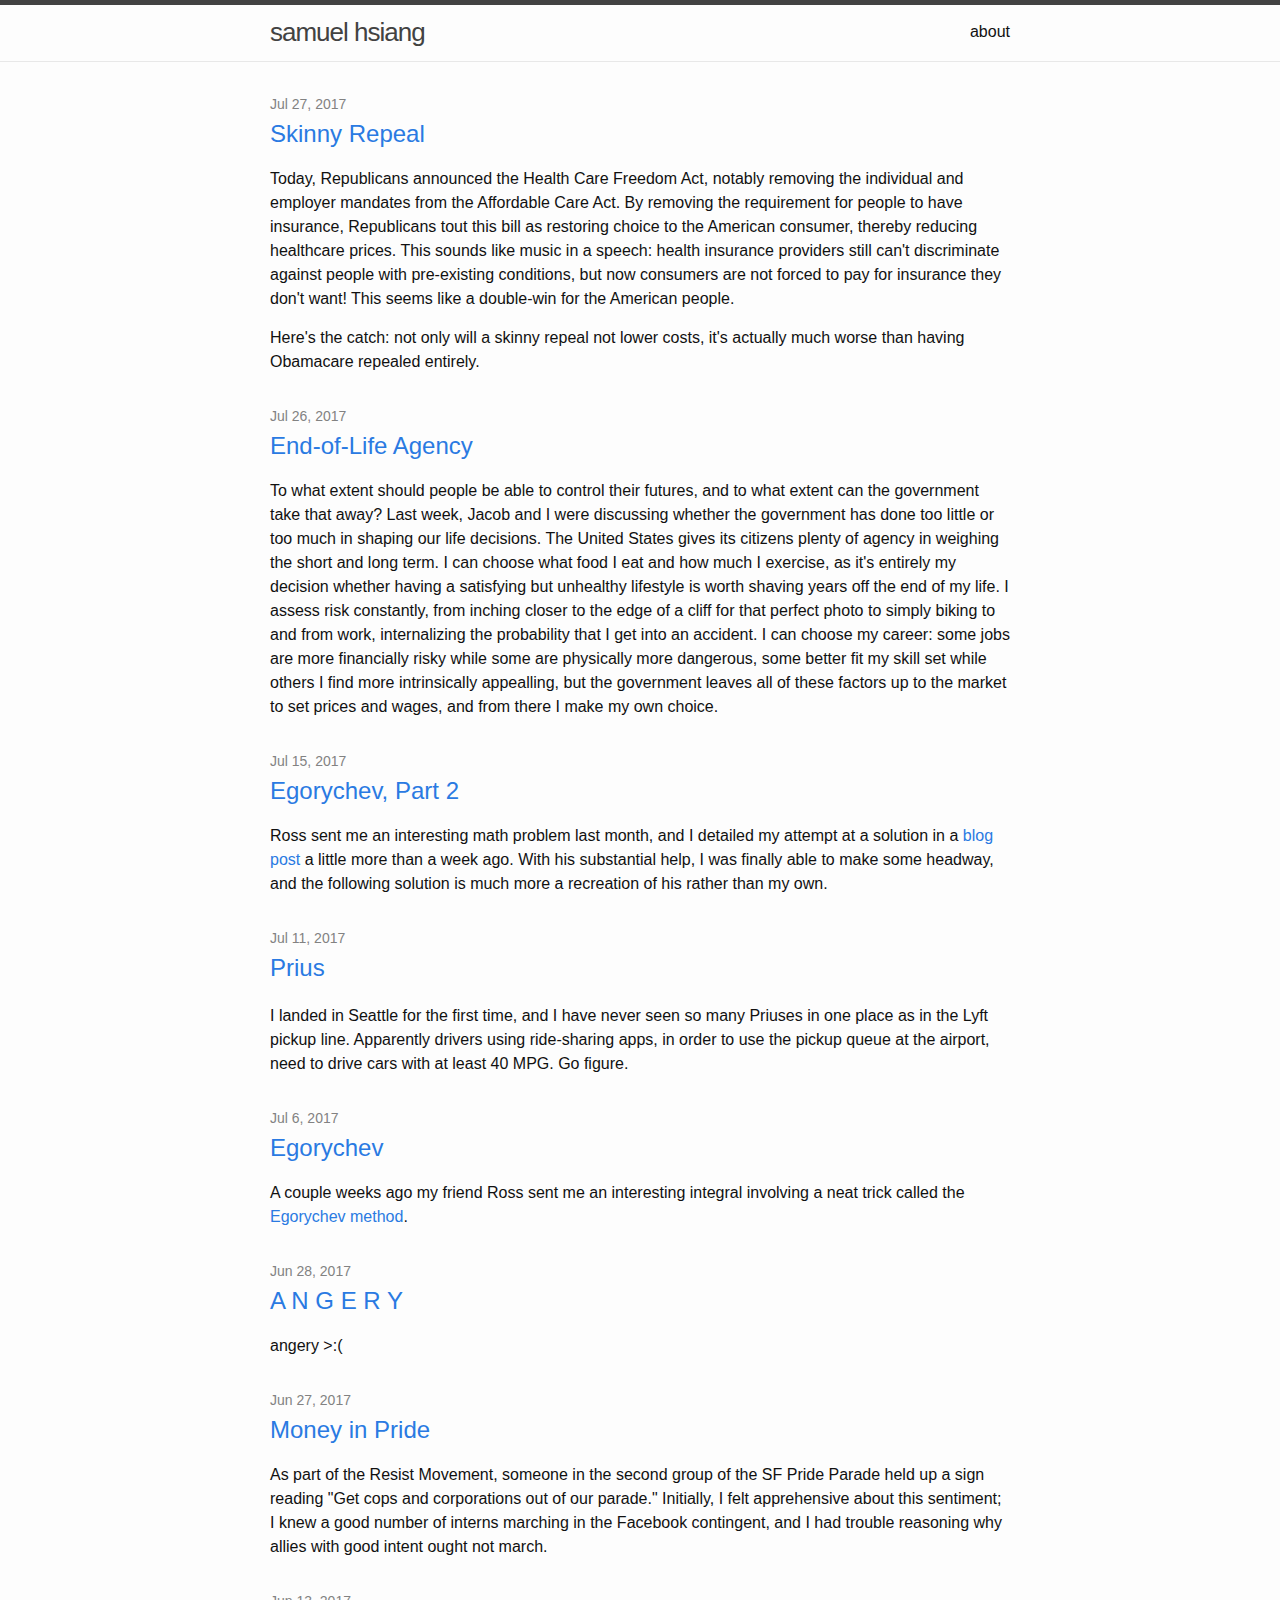
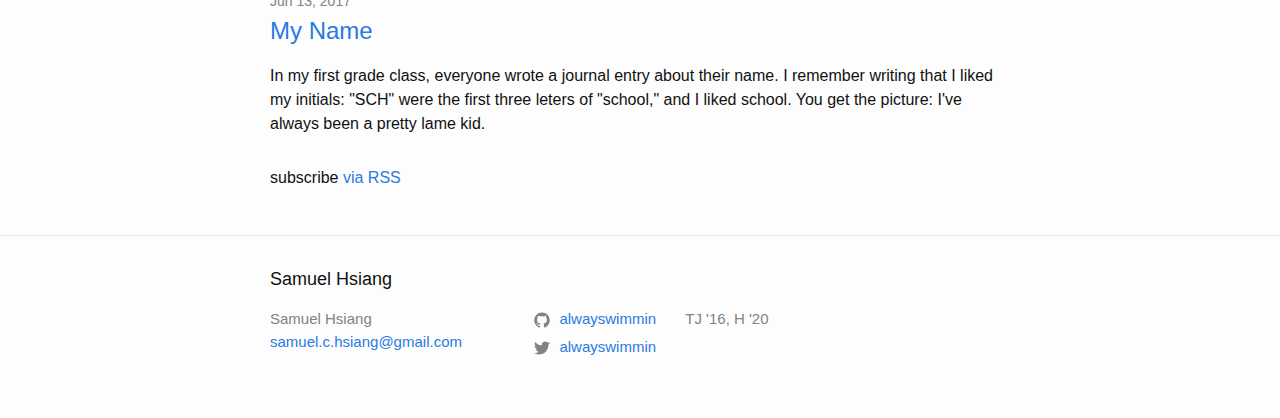
==== index.html @ 268e2ede "first commit" ====
<!DOCTYPE html>
<html lang="en">

  <head>
  <meta charset="utf-8">
  <meta http-equiv="X-UA-Compatible" content="IE=edge">
  <meta name="viewport" content="width=device-width, initial-scale=1">

  <title>Samuel Hsiang</title>
  <meta name="description" content="TJ &#39;16, H &#39;20">

  <link rel="stylesheet" href="/assets/main.css">
  <link rel="canonical" href="http://localhost:4000/">
  <link rel="alternate" type="application/rss+xml" title="Samuel Hsiang" href="/feed.xml">

  <script type="text/javascript"
    src="http://cdn.mathjax.org/mathjax/latest/MathJax.js?config=TeX-AMS-MML_HTMLorMML">
</script>
  
  
</head>


  <body>

    <header class="site-header" role="banner">

  <div class="wrapper">
    
    
    <a class="site-title" href="/">samuel hsiang</a>
  
    
      <nav class="site-nav">
        <input type="checkbox" id="nav-trigger" class="nav-trigger" />
        <label for="nav-trigger">
          <span class="menu-icon">
            <svg viewBox="0 0 18 15" width="18px" height="15px">
              <path fill="#424242" d="M18,1.484c0,0.82-0.665,1.484-1.484,1.484H1.484C0.665,2.969,0,2.304,0,1.484l0,0C0,0.665,0.665,0,1.484,0 h15.031C17.335,0,18,0.665,18,1.484L18,1.484z"/>
              <path fill="#424242" d="M18,7.516C18,8.335,17.335,9,16.516,9H1.484C0.665,9,0,8.335,0,7.516l0,0c0-0.82,0.665-1.484,1.484-1.484 h15.031C17.335,6.031,18,6.696,18,7.516L18,7.516z"/>
              <path fill="#424242" d="M18,13.516C18,14.335,17.335,15,16.516,15H1.484C0.665,15,0,14.335,0,13.516l0,0 c0-0.82,0.665-1.484,1.484-1.484h15.031C17.335,12.031,18,12.696,18,13.516L18,13.516z"/>
            </svg>
          </span>
        </label>

        <div class="trigger">
          
            
            
            <a class="page-link" href="/about/">about</a>
            
          
            
            
          
            
            
          
            
            
          
        </div>
      </nav>
    
  </div>
</header>


    <main class="page-content" aria-label="Content">
      <div class="wrapper">
        <div class="home">

  


  <ul class="post-list">
    
      <li>
        
        <span class="post-meta">Jul 27, 2017</span>

        <h2>
          <a class="post-link" href="/jekyll/posts/2017/07/27/skinny-repeal/">Skinny Repeal</a>
        </h2>
        <p>Today, Republicans announced the Health Care Freedom Act, notably removing the
individual and employer mandates from the Affordable Care Act. By removing the
requirement for people to have insurance, Republicans tout this bill as
restoring choice to the American consumer, thereby reducing healthcare prices.
This sounds like music in a speech: health insurance providers still can't
discriminate against people with pre-existing conditions, but now consumers are
not forced to pay for insurance they don't want! This seems like a double-win
for the American people.</p>

<p>Here's the catch: not only will a skinny repeal not lower costs, it's actually
much worse than having Obamacare repealed entirely.</p>


      </li>
    
      <li>
        
        <span class="post-meta">Jul 26, 2017</span>

        <h2>
          <a class="post-link" href="/jekyll/posts/2017/07/26/eol-agency/">End-of-Life Agency</a>
        </h2>
        <p>To what extent should people be able to control their futures, and to what
extent can the government take that away? Last week, Jacob and I were
discussing whether the government has done too little or too much in shaping
our life decisions. The United States gives its citizens plenty of agency in
weighing the short and long term. I can choose what food I eat and how much I
exercise, as it's entirely my decision whether having a satisfying but
unhealthy lifestyle is worth shaving years off the end of my life. I assess
risk constantly, from inching closer to the edge of a cliff for that perfect
photo to simply biking to and from work, internalizing the probability that I
get into an accident. I can choose my career: some jobs are more financially
risky while some are physically more dangerous, some better fit my skill set
while others I find more intrinsically appealling, but the government leaves
all of these factors up to the market to set prices and wages, and from there I
make my own choice.</p>


      </li>
    
      <li>
        
        <span class="post-meta">Jul 15, 2017</span>

        <h2>
          <a class="post-link" href="/jekyll/posts/2017/07/15/egorychev-2/">Egorychev, Part 2</a>
        </h2>
        <p>Ross sent me an interesting math problem last month, and I detailed my attempt
at a solution in a <a href="/jekyll/posts/2017/07/06/egorychev/">blog post</a> a little
more than a week ago. With his substantial help, I was finally able to make
some headway, and the following solution is much more a recreation of his
rather than my own.</p>


      </li>
    
      <li>
        
        <span class="post-meta">Jul 11, 2017</span>

        <h2>
          <a class="post-link" href="/jekyll/posts/2017/07/11/prius/">Prius</a>
        </h2>
        <p>I landed in Seattle for the first time, and I have never seen so many
Priuses<sup id="fnref:1"></sup> in one place as in the Lyft pickup line. Apparently drivers using
ride-sharing apps, in order to use the pickup queue at the airport, need to
drive cars with at least 40 MPG. Go figure.</p>



      </li>
    
      <li>
        
        <span class="post-meta">Jul 6, 2017</span>

        <h2>
          <a class="post-link" href="/jekyll/posts/2017/07/06/egorychev/">Egorychev</a>
        </h2>
        <p>A couple weeks ago my friend Ross sent me an interesting integral involving a
neat trick called the <a href="https://en.wikipedia.org/wiki/Egorychev_method">Egorychev method</a>.</p>


      </li>
    
      <li>
        
        <span class="post-meta">Jun 28, 2017</span>

        <h2>
          <a class="post-link" href="/jekyll/posts/2017/06/28/angery/">A N G E R Y</a>
        </h2>
        <p>angery &gt;:(</p>


      </li>
    
      <li>
        
        <span class="post-meta">Jun 27, 2017</span>

        <h2>
          <a class="post-link" href="/jekyll/posts/2017/06/27/pride/">Money in Pride</a>
        </h2>
        <p>As part of the Resist Movement, someone in the second group of the SF Pride
Parade held up a sign reading "Get cops and corporations out of our parade."
Initially, I felt apprehensive about this sentiment; I knew a good number of
interns marching in the Facebook contingent, and I had trouble reasoning why
allies with good intent ought not march.</p>


      </li>
    
      <li>
        
        <span class="post-meta">Jun 13, 2017</span>

        <h2>
          <a class="post-link" href="/jekyll/posts/2017/06/13/name/">My Name</a>
        </h2>
        <p>In my first grade class, everyone wrote a journal entry about their name. I
remember writing that I liked my initials: "SCH" were the first three leters of
"school," and I liked school. You get the picture: I've always been a pretty
lame kid.</p>


      </li>
    
  </ul>

  <p class="rss-subscribe">subscribe <a href="/feed.xml">via RSS</a></p>

</div>

      </div>
    </main>

    <footer class="site-footer">

  <div class="wrapper">

    <h2 class="footer-heading">Samuel Hsiang</h2>

    <div class="footer-col-wrapper">
      <div class="footer-col footer-col-1">
        <ul class="contact-list">
          <li>
            
              Samuel Hsiang
            
            </li>
            
            <li><a href="mailto:samuel.c.hsiang@gmail.com">samuel.c.hsiang@gmail.com</a></li>
            
        </ul>
      </div>

      <div class="footer-col footer-col-2">
        <ul class="social-media-list">
          
          <li>
            <a href="https://github.com/alwayswimmin"><span class="icon icon--github"><svg viewBox="0 0 16 16" width="16px" height="16px"><path fill="#828282" d="M7.999,0.431c-4.285,0-7.76,3.474-7.76,7.761 c0,3.428,2.223,6.337,5.307,7.363c0.388,0.071,0.53-0.168,0.53-0.374c0-0.184-0.007-0.672-0.01-1.32 c-2.159,0.469-2.614-1.04-2.614-1.04c-0.353-0.896-0.862-1.135-0.862-1.135c-0.705-0.481,0.053-0.472,0.053-0.472 c0.779,0.055,1.189,0.8,1.189,0.8c0.692,1.186,1.816,0.843,2.258,0.645c0.071-0.502,0.271-0.843,0.493-1.037 C4.86,11.425,3.049,10.76,3.049,7.786c0-0.847,0.302-1.54,0.799-2.082C3.768,5.507,3.501,4.718,3.924,3.65 c0,0,0.652-0.209,2.134,0.796C6.677,4.273,7.34,4.187,8,4.184c0.659,0.003,1.323,0.089,1.943,0.261 c1.482-1.004,2.132-0.796,2.132-0.796c0.423,1.068,0.157,1.857,0.077,2.054c0.497,0.542,0.798,1.235,0.798,2.082 c0,2.981-1.814,3.637-3.543,3.829c0.279,0.24,0.527,0.713,0.527,1.437c0,1.037-0.01,1.874-0.01,2.129 c0,0.208,0.14,0.449,0.534,0.373c3.081-1.028,5.302-3.935,5.302-7.362C15.76,3.906,12.285,0.431,7.999,0.431z"/></svg>
</span><span class="username">alwayswimmin</span></a>

          </li>
          

          
          <li>
            <a href="https://twitter.com/alwayswimmin"><span class="icon icon--twitter"><svg viewBox="0 0 16 16" width="16px" height="16px"><path fill="#828282" d="M15.969,3.058c-0.586,0.26-1.217,0.436-1.878,0.515c0.675-0.405,1.194-1.045,1.438-1.809c-0.632,0.375-1.332,0.647-2.076,0.793c-0.596-0.636-1.446-1.033-2.387-1.033c-1.806,0-3.27,1.464-3.27,3.27 c0,0.256,0.029,0.506,0.085,0.745C5.163,5.404,2.753,4.102,1.14,2.124C0.859,2.607,0.698,3.168,0.698,3.767 c0,1.134,0.577,2.135,1.455,2.722C1.616,6.472,1.112,6.325,0.671,6.08c0,0.014,0,0.027,0,0.041c0,1.584,1.127,2.906,2.623,3.206 C3.02,9.402,2.731,9.442,2.433,9.442c-0.211,0-0.416-0.021-0.615-0.059c0.416,1.299,1.624,2.245,3.055,2.271 c-1.119,0.877-2.529,1.4-4.061,1.4c-0.264,0-0.524-0.015-0.78-0.046c1.447,0.928,3.166,1.469,5.013,1.469 c6.015,0,9.304-4.983,9.304-9.304c0-0.142-0.003-0.283-0.009-0.423C14.976,4.29,15.531,3.714,15.969,3.058z"/></svg>
</span><span class="username">alwayswimmin</span></a>

          </li>
          
        </ul>
      </div>

      <div class="footer-col footer-col-3">
        <p>TJ &#39;16, H &#39;20
</p>
      </div>
    </div>

  </div>

</footer>


  </body>

</html>
---- assets/main.css ----
/**
 * Reset some basic elements
 */
body, h1, h2, h3, h4, h5, h6,
p, blockquote, pre, hr,
dl, dd, ol, ul, figure {
  margin: 0;
  padding: 0; }

/**
 * Basic styling
 */
body {
  font: 400 16px/1.5 "Helvetica Neue", Helvetica, Arial, sans-serif;
  color: #111;
  background-color: #fdfdfd;
  -webkit-text-size-adjust: 100%;
  -webkit-font-feature-settings: "kern" 1;
  -moz-font-feature-settings: "kern" 1;
  -o-font-feature-settings: "kern" 1;
  font-feature-settings: "kern" 1;
  font-kerning: normal; }

/**
 * Set `margin-bottom` to maintain vertical rhythm
 */
h1, h2, h3, h4, h5, h6,
p, blockquote, pre,
ul, ol, dl, figure,
.highlight {
  margin-bottom: 15px; }

/**
 * Images
 */
img {
  max-width: 100%;
  vertical-align: middle; }

/**
 * Figures
 */
figure > img {
  display: block; }

figcaption {
  font-size: 14px; }

/**
 * Lists
 */
ul, ol {
  margin-left: 30px; }

li > ul,
li > ol {
  margin-bottom: 0; }

/**
 * Headings
 */
h1, h2, h3, h4, h5, h6 {
  font-weight: 400; }

/**
 * Links
 */
a {
  color: #2a7ae2;
  text-decoration: none; }
  a:visited {
    color: #1756a9; }
  a:hover {
    color: #111;
    text-decoration: underline; }
  .social-media-list a:hover {
    text-decoration: none; }
    .social-media-list a:hover .username {
      text-decoration: underline; }

/**
 * Blockquotes
 */
blockquote {
  color: #828282;
  border-left: 4px solid #e8e8e8;
  padding-left: 15px;
  font-size: 18px;
  letter-spacing: -1px;
  font-style: italic; }
  blockquote > :last-child {
    margin-bottom: 0; }

/**
 * Code formatting
 */
pre,
code {
  font-size: 15px;
  border: 1px solid #e8e8e8;
  border-radius: 3px;
  background-color: #eef; }

code {
  padding: 1px 5px; }

pre {
  padding: 8px 12px;
  overflow-x: auto; }
  pre > code {
    border: 0;
    padding-right: 0;
    padding-left: 0; }

/**
 * Wrapper
 */
.wrapper {
  max-width: -webkit-calc(800px - (30px * 2));
  max-width: calc(800px - (30px * 2));
  margin-right: auto;
  margin-left: auto;
  padding-right: 30px;
  padding-left: 30px; }
  @media screen and (max-width: 800px) {
    .wrapper {
      max-width: -webkit-calc(800px - (30px));
      max-width: calc(800px - (30px));
      padding-right: 15px;
      padding-left: 15px; } }

/**
 * Clearfix
 */
.wrapper:after, .footer-col-wrapper:after {
  content: "";
  display: table;
  clear: both; }

/**
 * Icons
 */
.icon > svg {
  display: inline-block;
  vertical-align: middle; }
  .icon > svg path {
    fill: #828282; }

.social-media-list .icon {
  padding-right: 5px; }
.social-media-list li + li {
  padding-top: 5px; }

/**
 * Site header
 */
.site-header {
  border-top: 5px solid #424242;
  border-bottom: 1px solid #e8e8e8;
  min-height: 55.95px;
  position: relative; }

.site-title {
  font-size: 26px;
  font-weight: 300;
  line-height: 54px;
  letter-spacing: -1px;
  margin-bottom: 0;
  float: left; }
  .site-title, .site-title:visited {
    color: #424242; }

.site-nav {
  float: right;
  line-height: 54px; }
  .site-nav .nav-trigger {
    display: none; }
  .site-nav .menu-icon {
    display: none; }
  .site-nav .page-link {
    color: #111;
    line-height: 1.5; }
    .site-nav .page-link:not(:last-child) {
      margin-right: 20px; }
  @media screen and (max-width: 600px) {
    .site-nav {
      position: absolute;
      top: 9px;
      right: 15px;
      background-color: #fdfdfd;
      border: 1px solid #e8e8e8;
      border-radius: 5px;
      text-align: right; }
      .site-nav label[for="nav-trigger"] {
        display: block;
        float: right;
        width: 36px;
        height: 36px;
        z-index: 2;
        cursor: pointer; }
      .site-nav .menu-icon {
        display: block;
        float: right;
        width: 36px;
        height: 26px;
        line-height: 0;
        padding-top: 10px;
        text-align: center; }
        .site-nav .menu-icon > svg path {
          fill: #424242; }
      .site-nav input ~ .trigger {
        clear: both;
        display: none; }
      .site-nav input:checked ~ .trigger {
        display: block;
        padding-bottom: 5px; }
      .site-nav .page-link {
        display: block;
        padding: 5px 10px;
        margin-left: 20px; }
        .site-nav .page-link:not(:last-child) {
          margin-right: 0; } }

/**
 * Site footer
 */
.site-footer {
  border-top: 1px solid #e8e8e8;
  padding: 30px 0; }

.footer-heading {
  font-size: 18px;
  margin-bottom: 15px; }

.contact-list,
.social-media-list {
  list-style: none;
  margin-left: 0; }

.footer-col-wrapper {
  font-size: 15px;
  color: #828282;
  margin-left: -15px; }

.footer-col {
  float: left;
  margin-bottom: 15px;
  padding-left: 15px; }

.footer-col-1 {
  width: -webkit-calc(35% - (30px / 2));
  width: calc(35% - (30px / 2)); }

.footer-col-2 {
  width: -webkit-calc(20% - (30px / 2));
  width: calc(20% - (30px / 2)); }

.footer-col-3 {
  width: -webkit-calc(45% - (30px / 2));
  width: calc(45% - (30px / 2)); }

@media screen and (max-width: 800px) {
  .footer-col-1,
  .footer-col-2 {
    width: -webkit-calc(50% - (30px / 2));
    width: calc(50% - (30px / 2)); }

  .footer-col-3 {
    width: -webkit-calc(100% - (30px / 2));
    width: calc(100% - (30px / 2)); } }
@media screen and (max-width: 600px) {
  .footer-col {
    float: none;
    width: -webkit-calc(100% - (30px / 2));
    width: calc(100% - (30px / 2)); } }
/**
 * Page content
 */
.page-content {
  padding: 30px 0; }

.page-heading {
  font-size: 20px; }

.post-list {
  margin-left: 0;
  list-style: none; }
  .post-list > li {
    margin-bottom: 30px; }

.post-meta {
  font-size: 14px;
  color: #828282; }

.post-link {
  display: block;
  font-size: 24px; }

/**
 * Posts
 */
.post-header {
  margin-bottom: 30px; }

.post-title {
  font-size: 42px;
  letter-spacing: -1px;
  line-height: 1; }
  @media screen and (max-width: 800px) {
    .post-title {
      font-size: 36px; } }

.post-content {
  margin-bottom: 30px; }
  .post-content h2 {
    font-size: 32px; }
    @media screen and (max-width: 800px) {
      .post-content h2 {
        font-size: 28px; } }
  .post-content h3 {
    font-size: 26px; }
    @media screen and (max-width: 800px) {
      .post-content h3 {
        font-size: 22px; } }
  .post-content h4 {
    font-size: 20px; }
    @media screen and (max-width: 800px) {
      .post-content h4 {
        font-size: 18px; } }

/**
 * Syntax highlighting styles
 */
.highlight {
  background: #fff; }
  .highlighter-rouge .highlight {
    background: #eef; }
  .highlight .c {
    color: #998;
    font-style: italic; }
  .highlight .err {
    color: #a61717;
    background-color: #e3d2d2; }
  .highlight .k {
    font-weight: bold; }
  .highlight .o {
    font-weight: bold; }
  .highlight .cm {
    color: #998;
    font-style: italic; }
  .highlight .cp {
    color: #999;
    font-weight: bold; }
  .highlight .c1 {
    color: #998;
    font-style: italic; }
  .highlight .cs {
    color: #999;
    font-weight: bold;
    font-style: italic; }
  .highlight .gd {
    color: #000;
    background-color: #fdd; }
  .highlight .gd .x {
    color: #000;
    background-color: #faa; }
  .highlight .ge {
    font-style: italic; }
  .highlight .gr {
    color: #a00; }
  .highlight .gh {
    color: #999; }
  .highlight .gi {
    color: #000;
    background-color: #dfd; }
  .highlight .gi .x {
    color: #000;
    background-color: #afa; }
  .highlight .go {
    color: #888; }
  .highlight .gp {
    color: #555; }
  .highlight .gs {
    font-weight: bold; }
  .highlight .gu {
    color: #aaa; }
  .highlight .gt {
    color: #a00; }
  .highlight .kc {
    font-weight: bold; }
  .highlight .kd {
    font-weight: bold; }
  .highlight .kp {
    font-weight: bold; }
  .highlight .kr {
    font-weight: bold; }
  .highlight .kt {
    color: #458;
    font-weight: bold; }
  .highlight .m {
    color: #099; }
  .highlight .s {
    color: #d14; }
  .highlight .na {
    color: #008080; }
  .highlight .nb {
    color: #0086B3; }
  .highlight .nc {
    color: #458;
    font-weight: bold; }
  .highlight .no {
    color: #008080; }
  .highlight .ni {
    color: #800080; }
  .highlight .ne {
    color: #900;
    font-weight: bold; }
  .highlight .nf {
    color: #900;
    font-weight: bold; }
  .highlight .nn {
    color: #555; }
  .highlight .nt {
    color: #000080; }
  .highlight .nv {
    color: #008080; }
  .highlight .ow {
    font-weight: bold; }
  .highlight .w {
    color: #bbb; }
  .highlight .mf {
    color: #099; }
  .highlight .mh {
    color: #099; }
  .highlight .mi {
    color: #099; }
  .highlight .mo {
    color: #099; }
  .highlight .sb {
    color: #d14; }
  .highlight .sc {
    color: #d14; }
  .highlight .sd {
    color: #d14; }
  .highlight .s2 {
    color: #d14; }
  .highlight .se {
    color: #d14; }
  .highlight .sh {
    color: #d14; }
  .highlight .si {
    color: #d14; }
  .highlight .sx {
    color: #d14; }
  .highlight .sr {
    color: #009926; }
  .highlight .s1 {
    color: #d14; }
  .highlight .ss {
    color: #990073; }
  .highlight .bp {
    color: #999; }
  .highlight .vc {
    color: #008080; }
  .highlight .vg {
    color: #008080; }
  .highlight .vi {
    color: #008080; }
  .highlight .il {
    color: #099; }
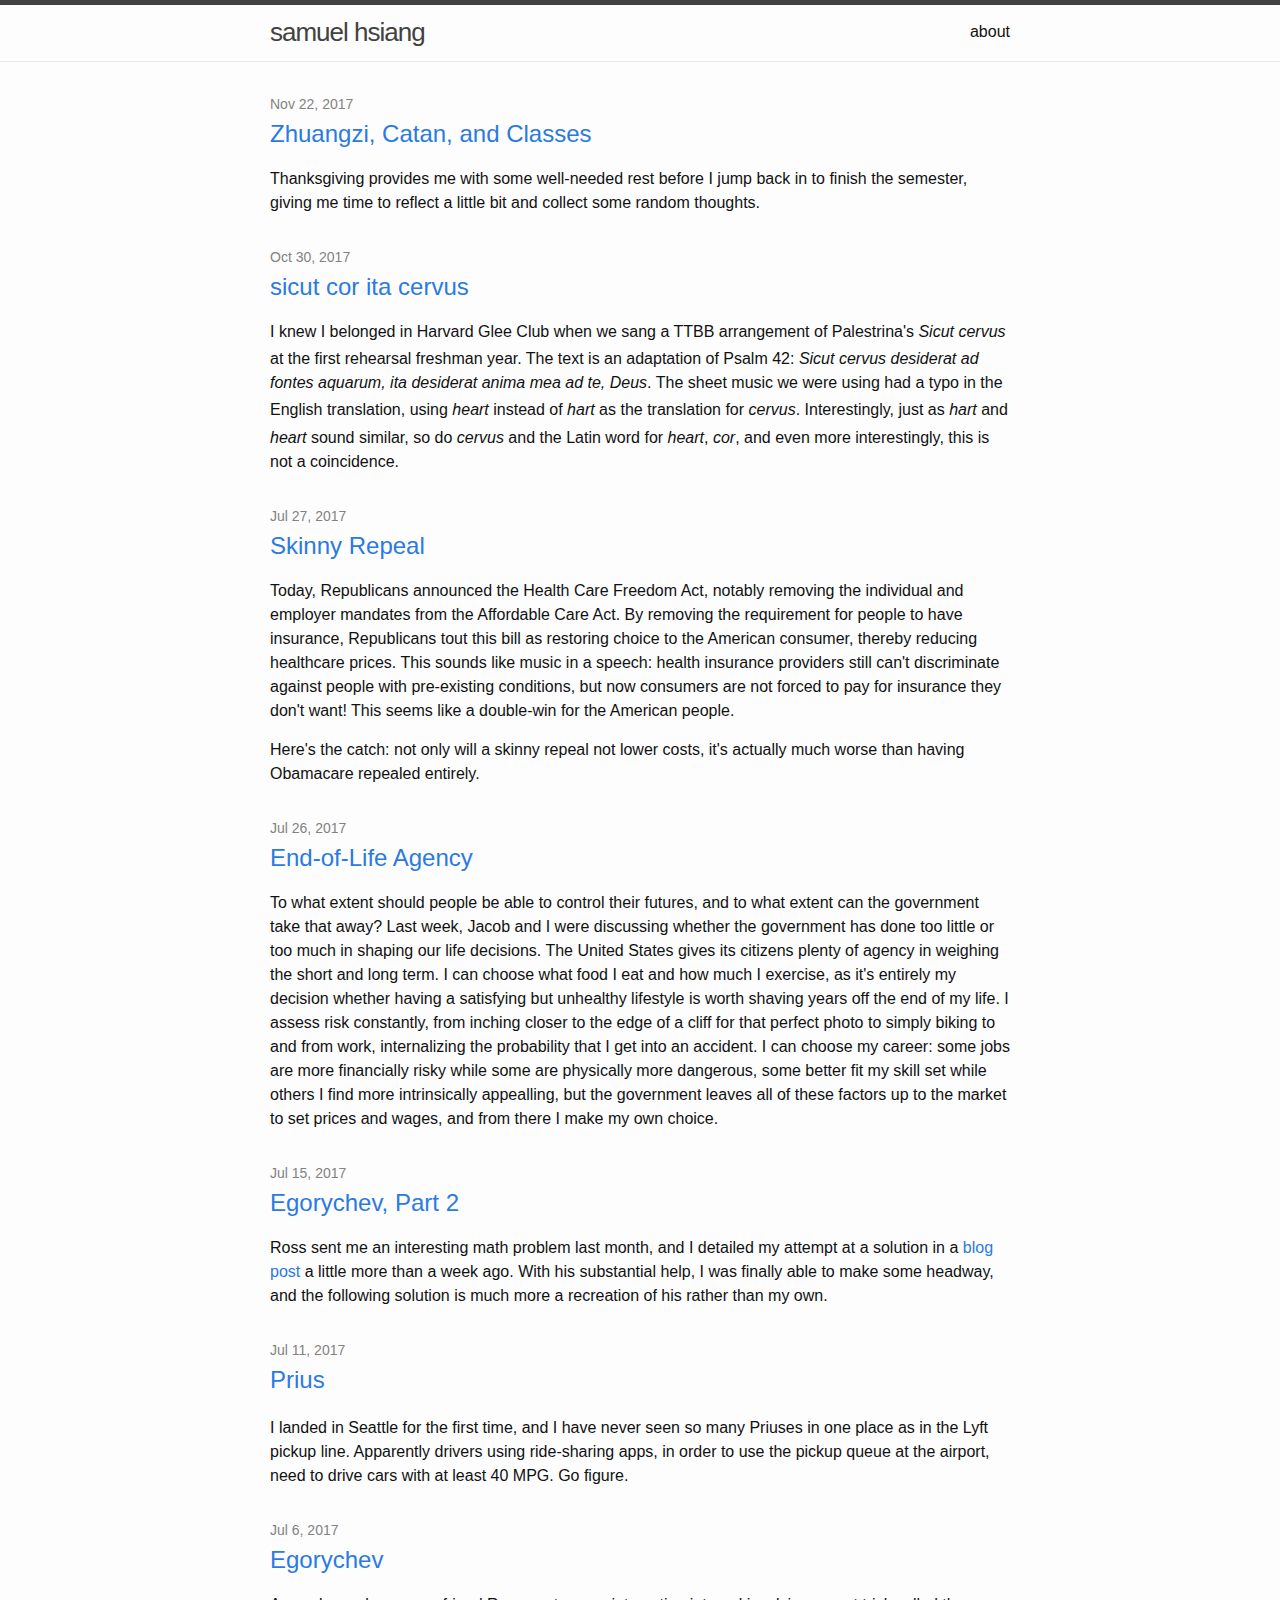
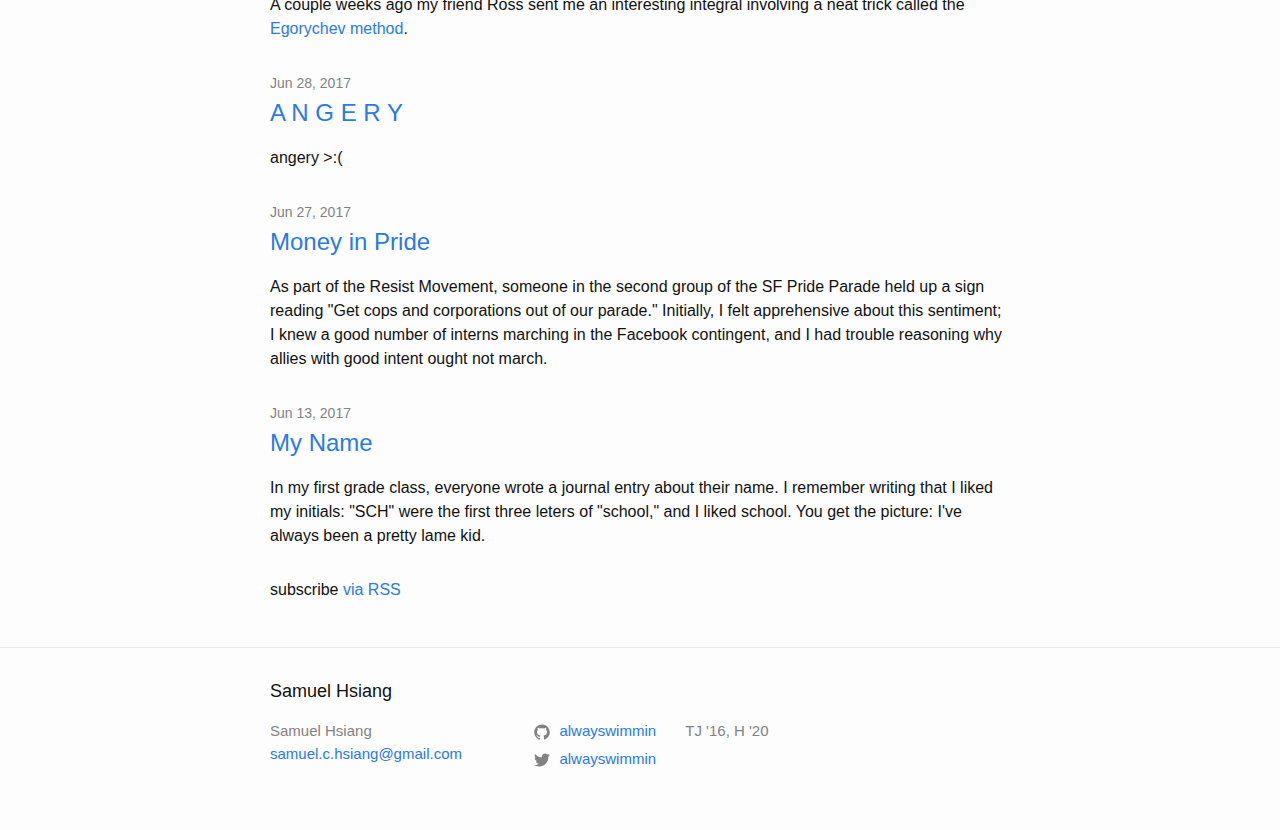
==== commit 6f0938ac: "misc" ====
--- a/index.html
+++ b/index.html
@@ -74,6 +74,40 @@
 
 
   <ul class="post-list">
+    
+      <li>
+        
+        <span class="post-meta">Nov 22, 2017</span>
+
+        <h2>
+          <a class="post-link" href="/jekyll/posts/2017/11/22/zhuangzi-catan-classes/">Zhuangzi, Catan, and Classes</a>
+        </h2>
+        <p>Thanksgiving provides me with some well-needed rest before I jump back in to
+finish the semester, giving me time to reflect a little bit and collect some
+random thoughts.</p>
+
+
+      </li>
+    
+      <li>
+        
+        <span class="post-meta">Oct 30, 2017</span>
+
+        <h2>
+          <a class="post-link" href="/jekyll/posts/2017/10/30/cervus/">sicut cor ita cervus</a>
+        </h2>
+        <p>I knew I belonged in Harvard Glee Club when we sang a TTBB arrangement of
+Palestrina's <em>Sicut cervus</em> at the first rehearsal freshman year. The text is
+an adaptation of Psalm 42:<sup id="fnref:1"></sup> <em>Sicut cervus desiderat ad fontes aquarum, ita
+desiderat anima mea ad te, Deus</em>. The sheet music we were using had a typo in
+the English translation, using <em>heart</em> instead of <em>hart</em><sup id="fnref:2"></sup> as the translation
+for <em>cervus</em>. Interestingly, just as <em>hart</em> and <em>heart</em> sound similar, so do
+<em>cervus</em> and the Latin word for <em>heart</em>, <em>cor</em>,<sup id="fnref:3"></sup> and even more
+interestingly, this is not a coincidence.</p>
+
+
+
+      </li>
     
       <li>
         
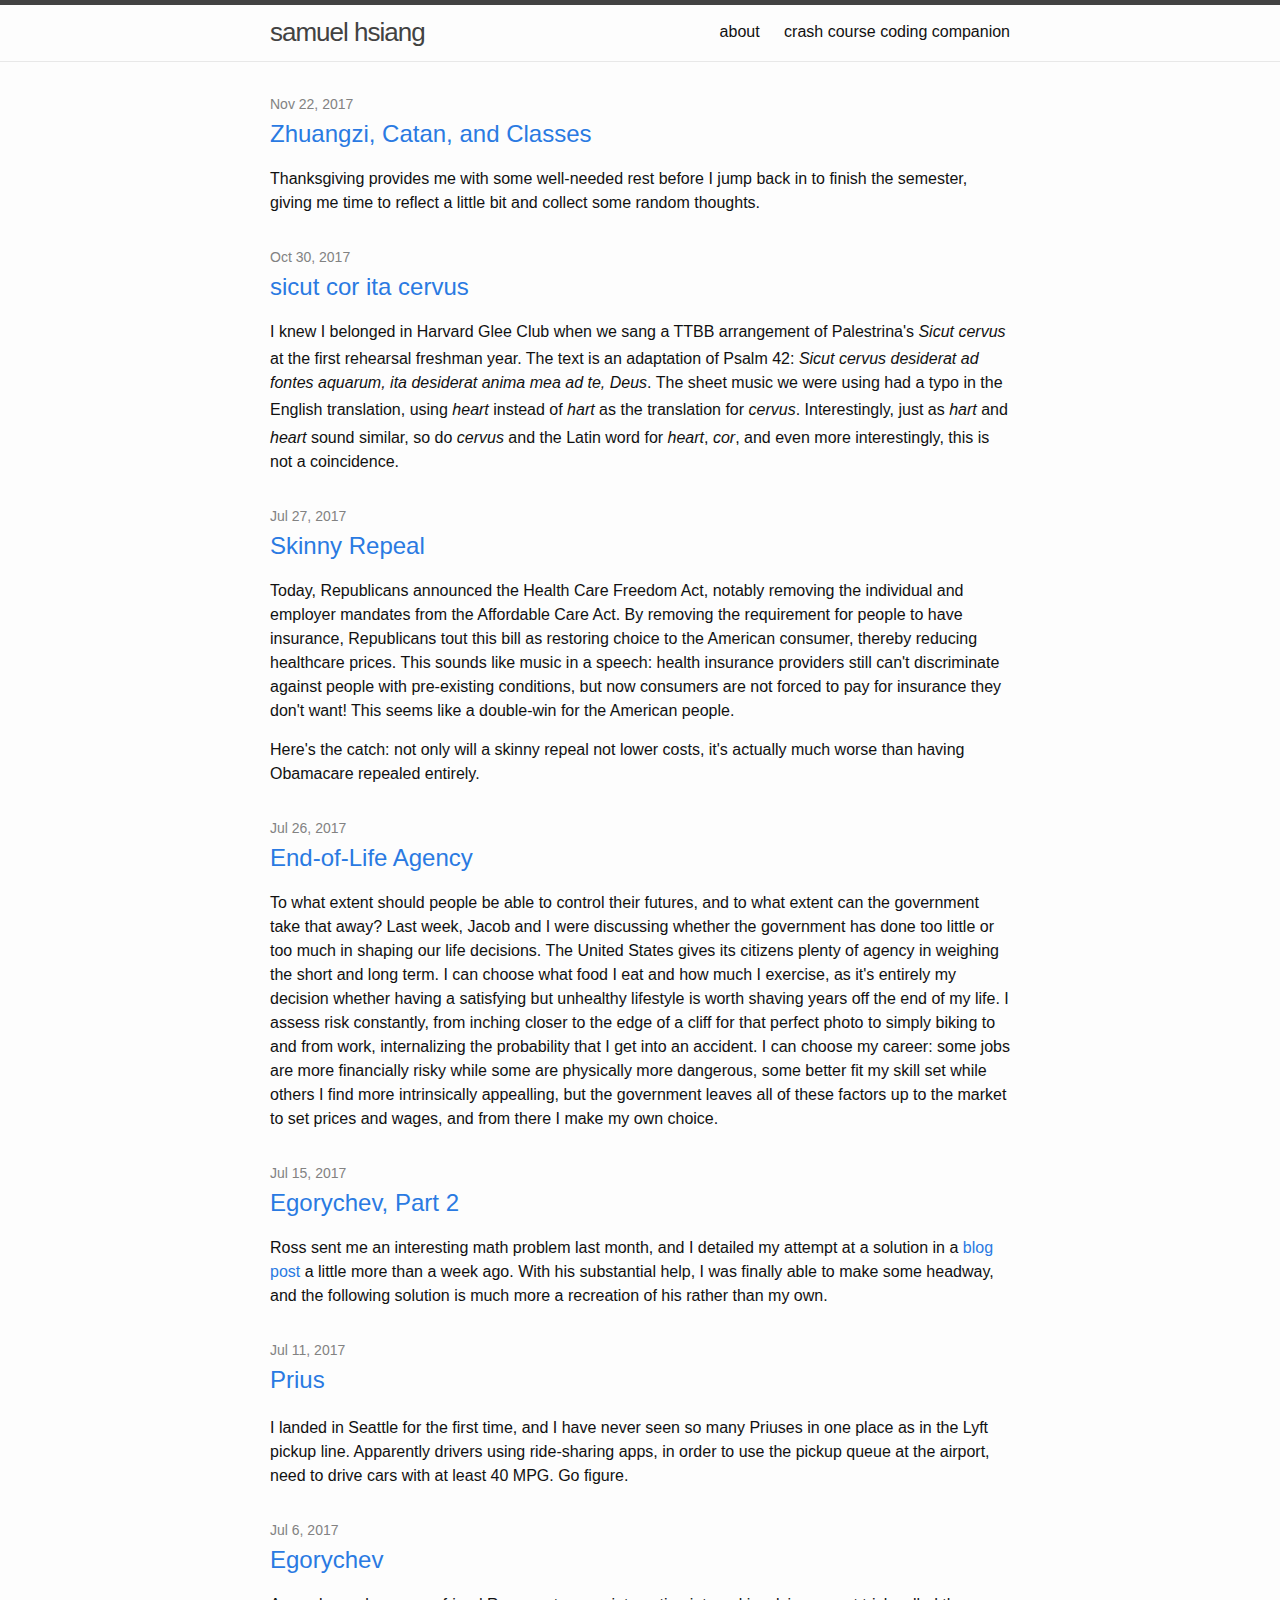
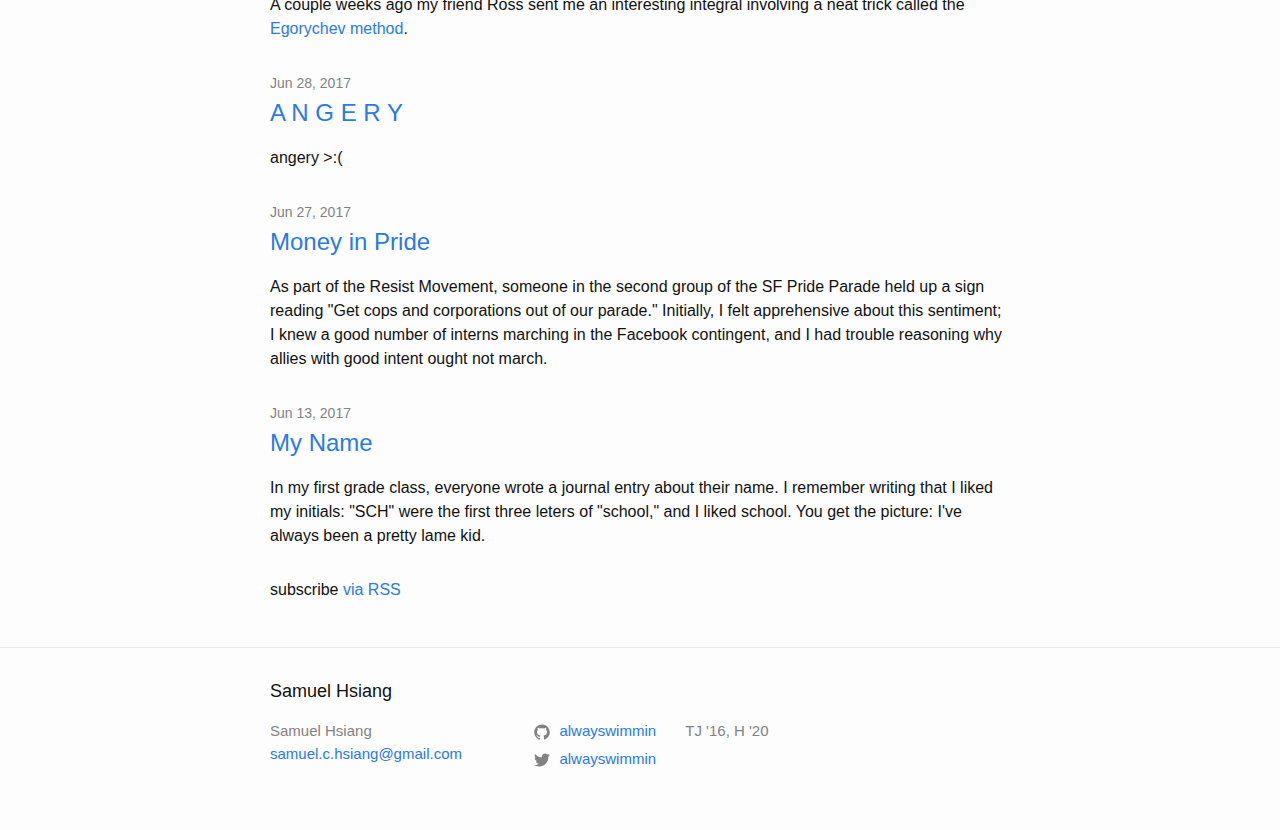
==== commit 8b81fc7c: "other changes" ====
--- a/index.html
+++ b/index.html
@@ -48,6 +48,11 @@
             
             
             <a class="page-link" href="/about/">about</a>
+            
+          
+            
+            
+            <a class="page-link" href="/cs_guide/">crash course coding companion</a>
             
           
             
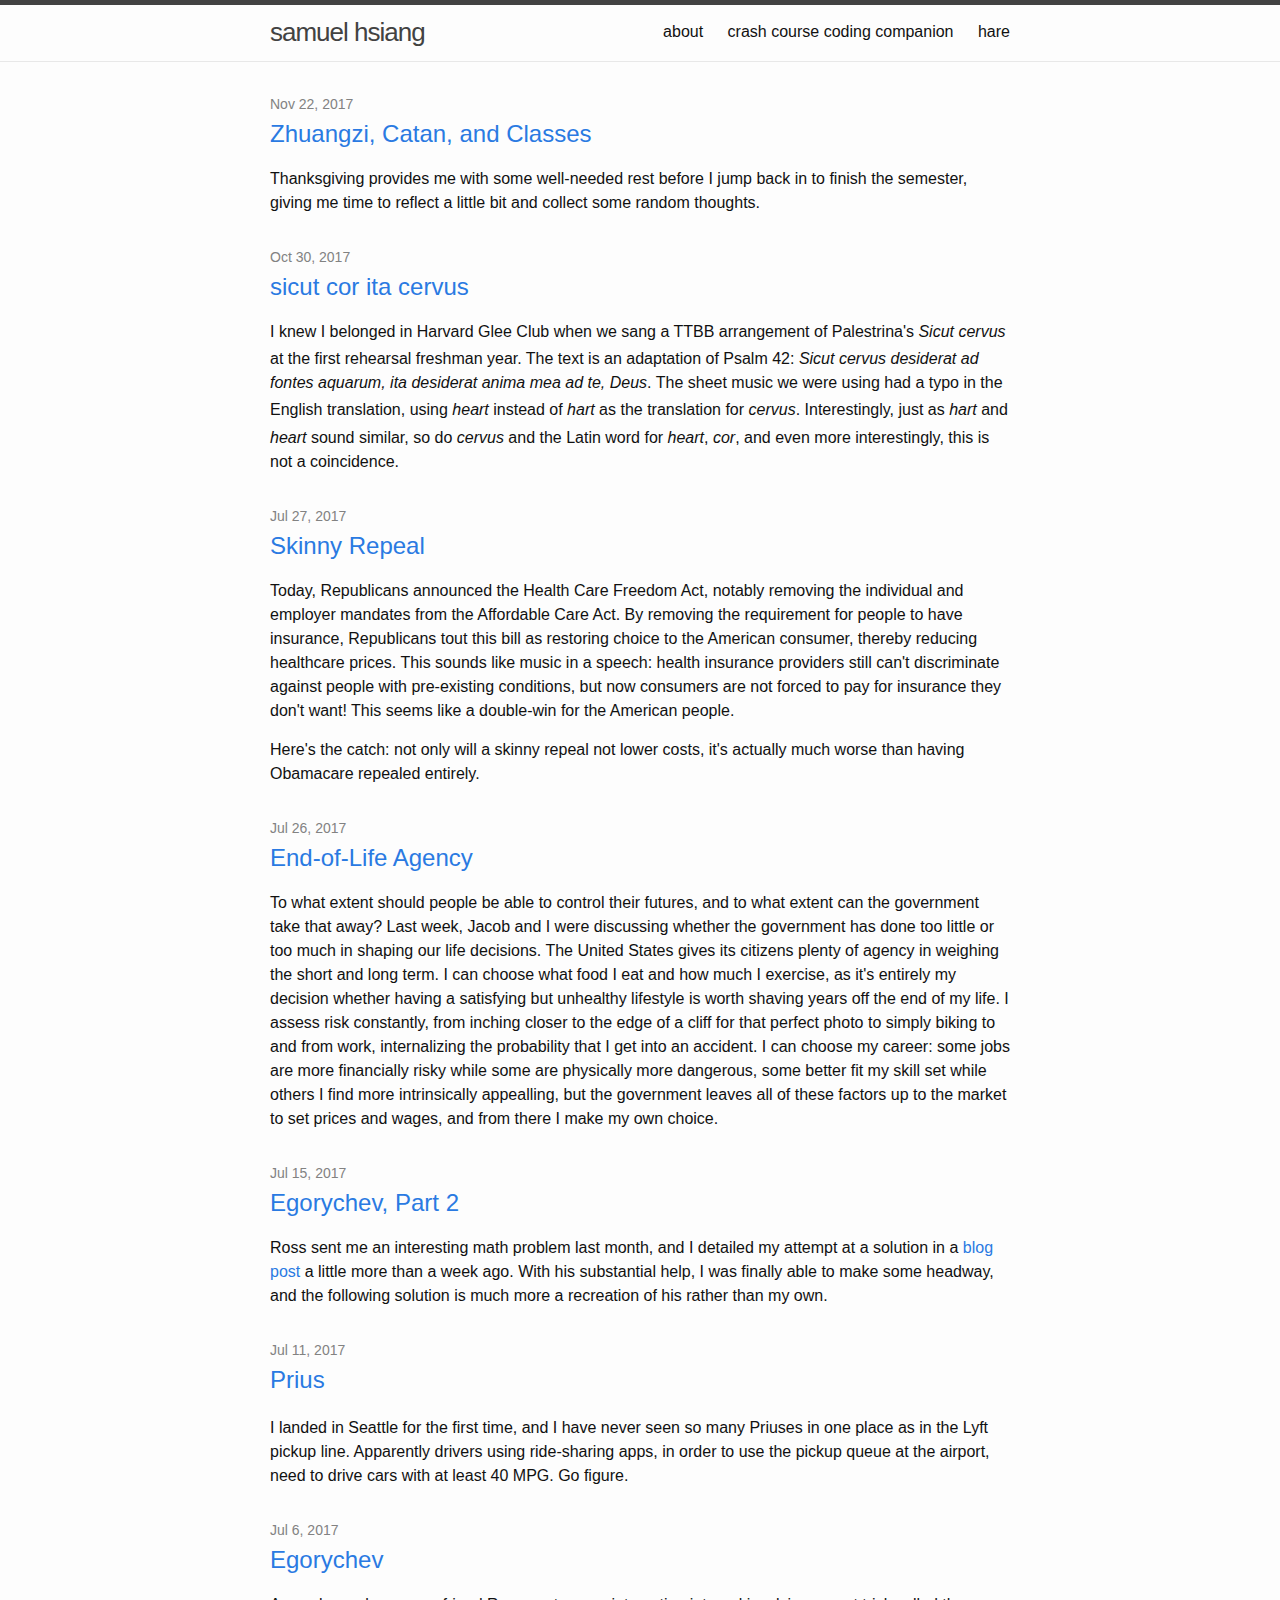
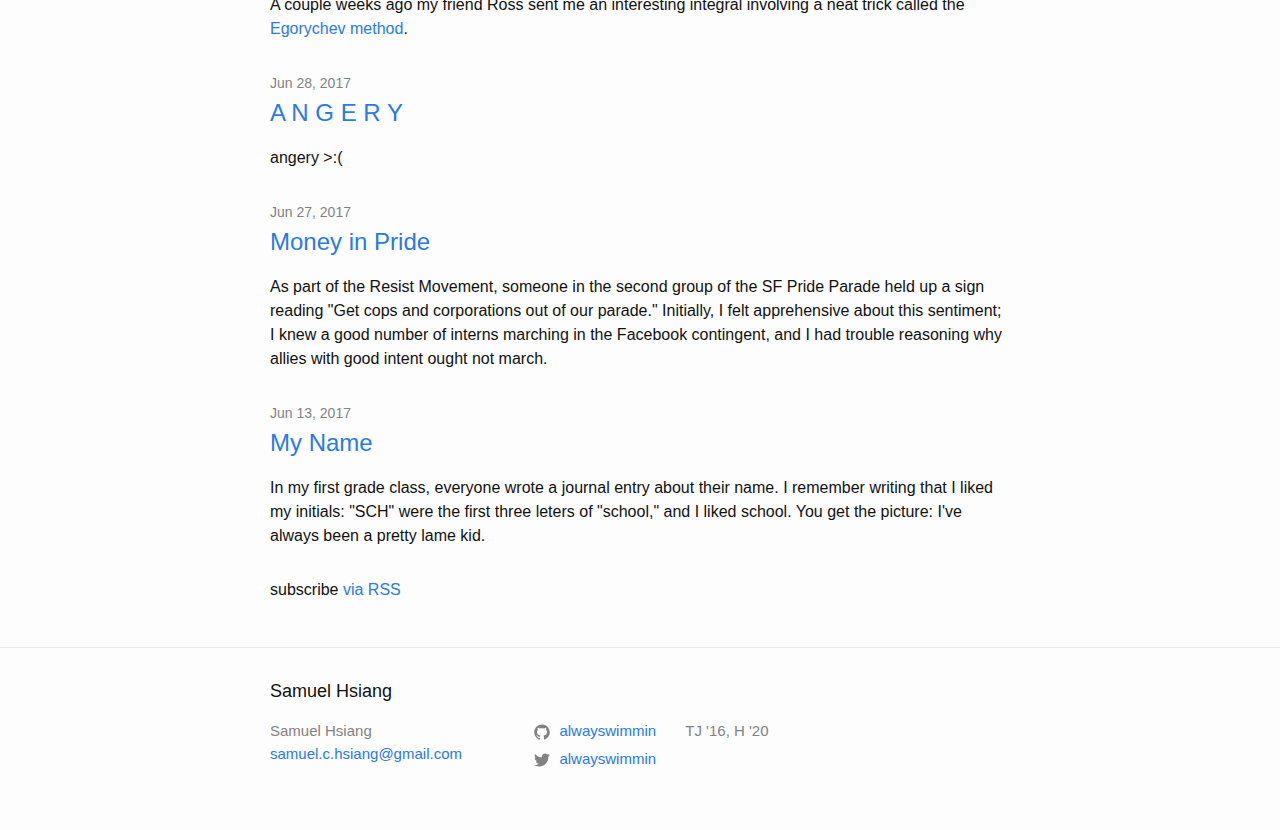
==== commit 9d121981: "hare" ====
--- a/index.html
+++ b/index.html
@@ -64,6 +64,7 @@
             
             
           
+          <a class="page-link" href="http://hare.samuelhsiang.com">hare</a>
         </div>
       </nav>
     
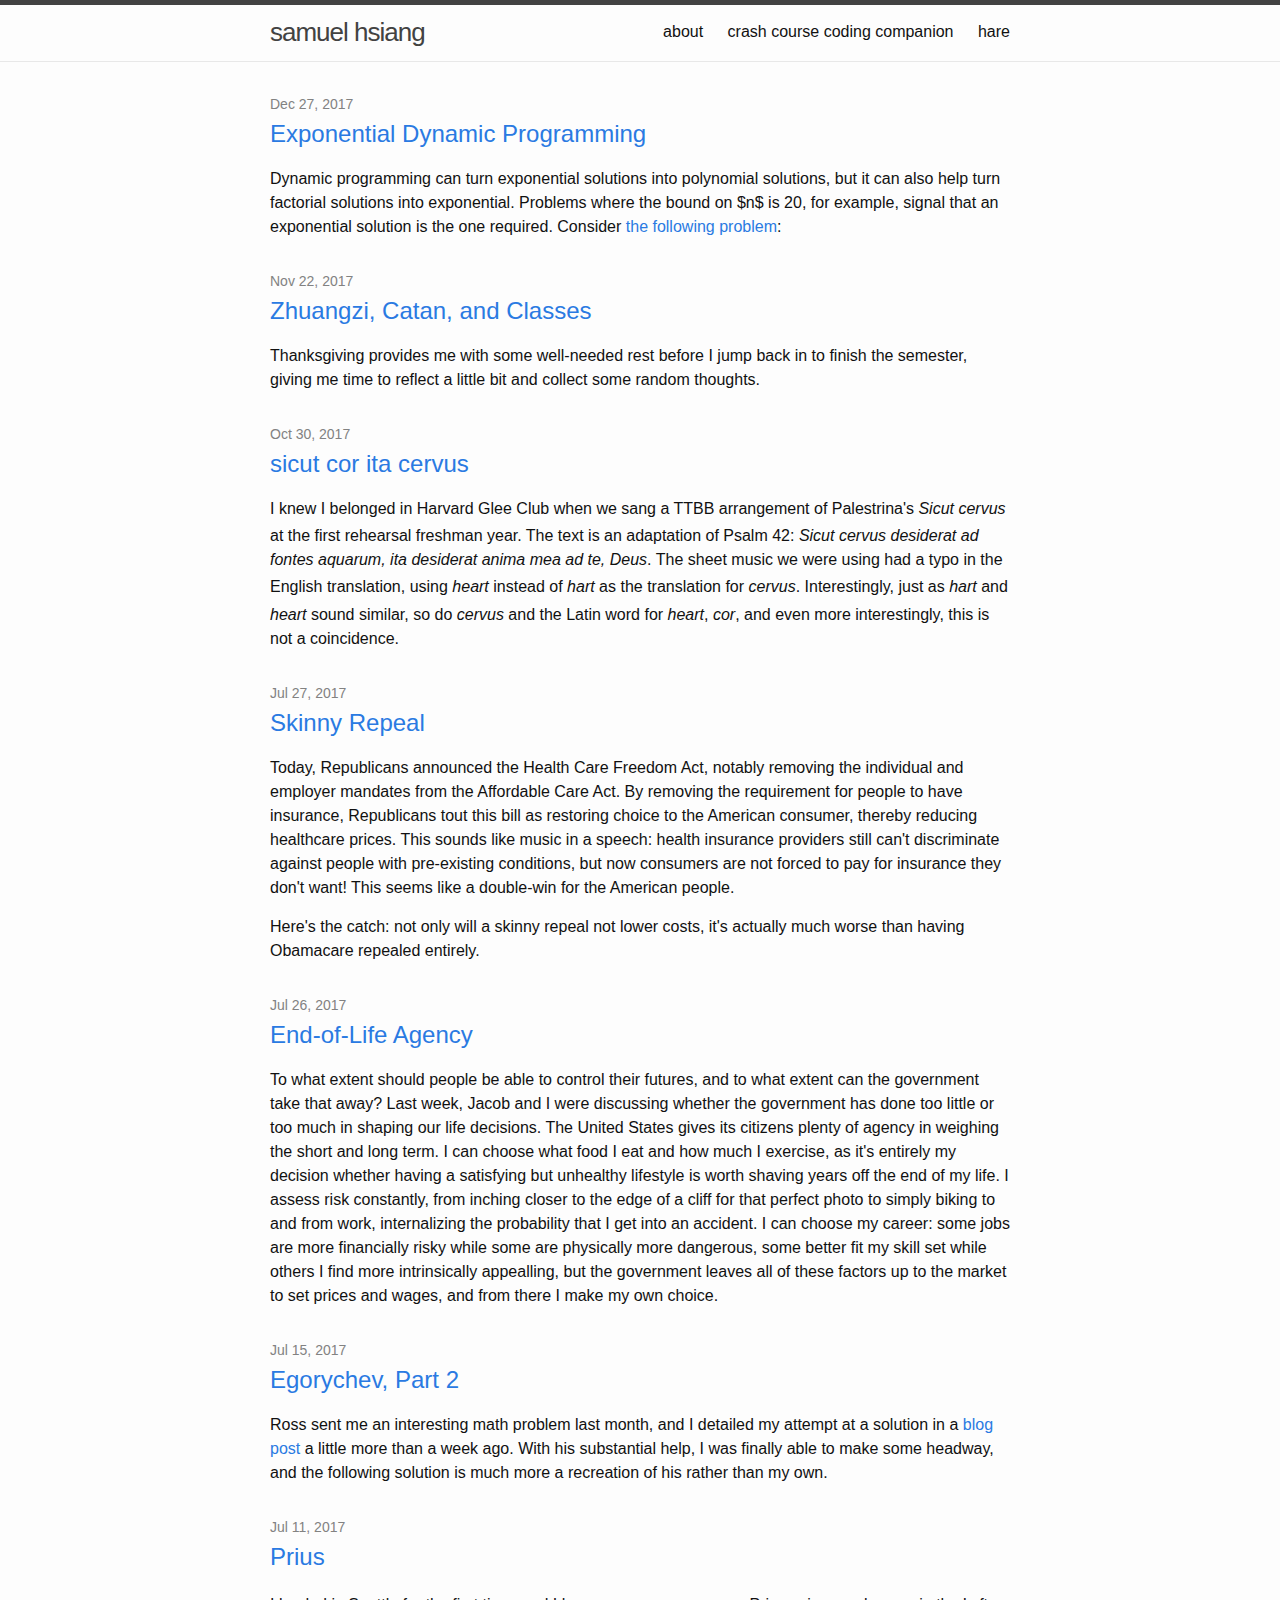
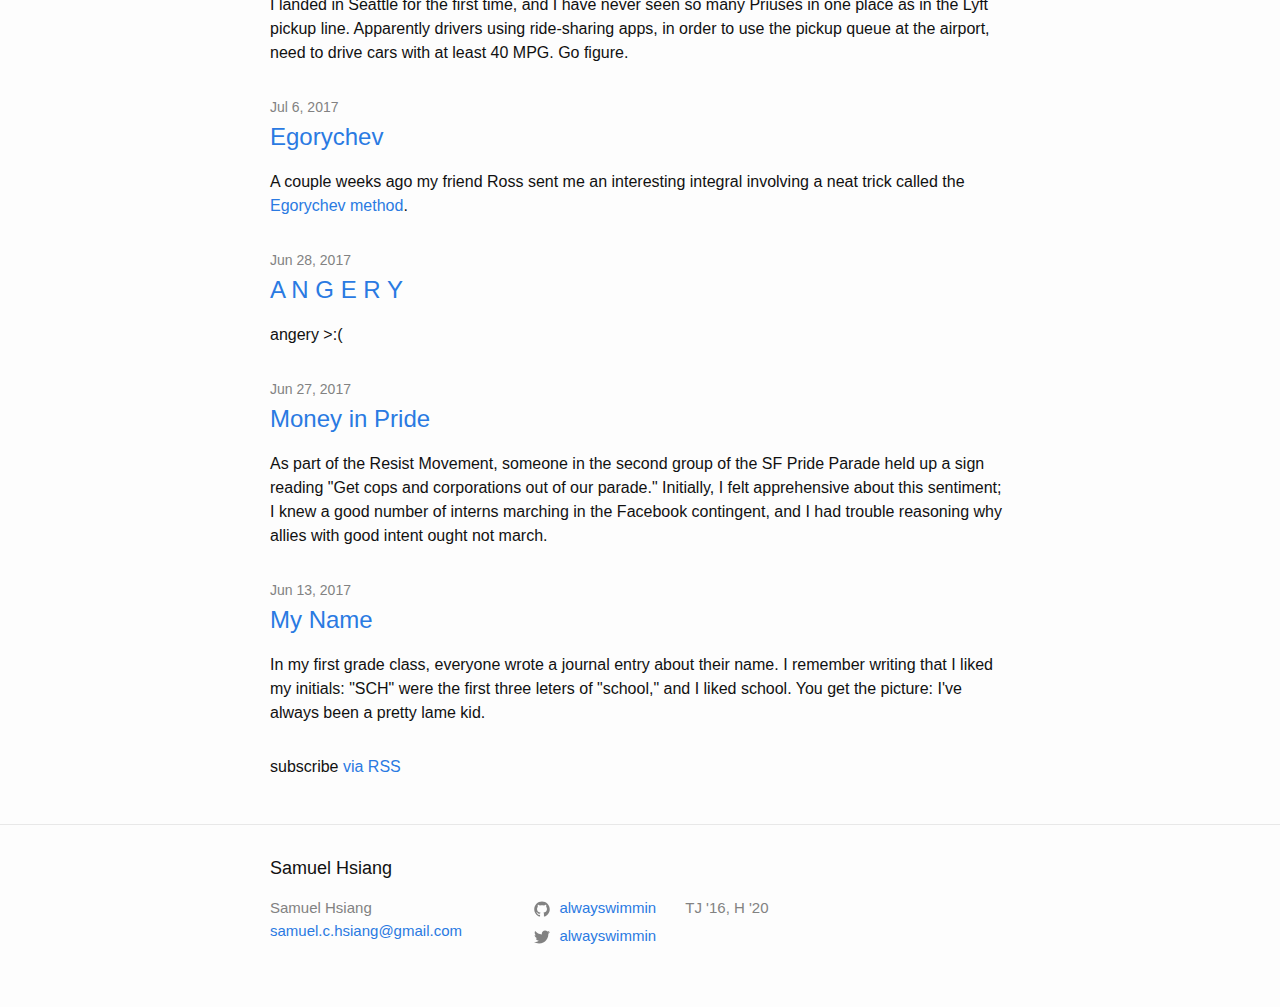
==== commit f6b27868: "expdp" ====
--- a/index.html
+++ b/index.html
@@ -10,12 +10,20 @@
   <meta name="description" content="TJ &#39;16, H &#39;20">
 
   <link rel="stylesheet" href="/assets/main.css">
-  <link rel="canonical" href="http://localhost:4000/">
+  <link rel="canonical" href="alwayswimmin.github.io/">
   <link rel="alternate" type="application/rss+xml" title="Samuel Hsiang" href="/feed.xml">
 
+  <script type="text/x-mathjax-config">
+    MathJax.Hub.Config({
+      tex2jax: {
+        inlineMath: [['$','$'], ['\\(','\\)']],
+        processEscapes: true
+      }
+    });
+  </script>
   <script type="text/javascript"
     src="http://cdn.mathjax.org/mathjax/latest/MathJax.js?config=TeX-AMS-MML_HTMLorMML">
-</script>
+  </script>
   
   
 </head>
@@ -80,6 +88,22 @@
 
 
   <ul class="post-list">
+    
+      <li>
+        
+        <span class="post-meta">Dec 27, 2017</span>
+
+        <h2>
+          <a class="post-link" href="/jekyll/posts/2017/12/27/expdp/">Exponential Dynamic Programming</a>
+        </h2>
+        <p>Dynamic programming can turn exponential solutions into polynomial solutions,
+but it can also help turn factorial solutions into exponential. Problems where
+the bound on $n$ is 20, for example, signal that an exponential solution is the
+one required. Consider <a href="http://usaco.org/index.php?page=viewproblem2&amp;cpid=494">the following
+problem</a>:</p>
+
+
+      </li>
     
       <li>
         
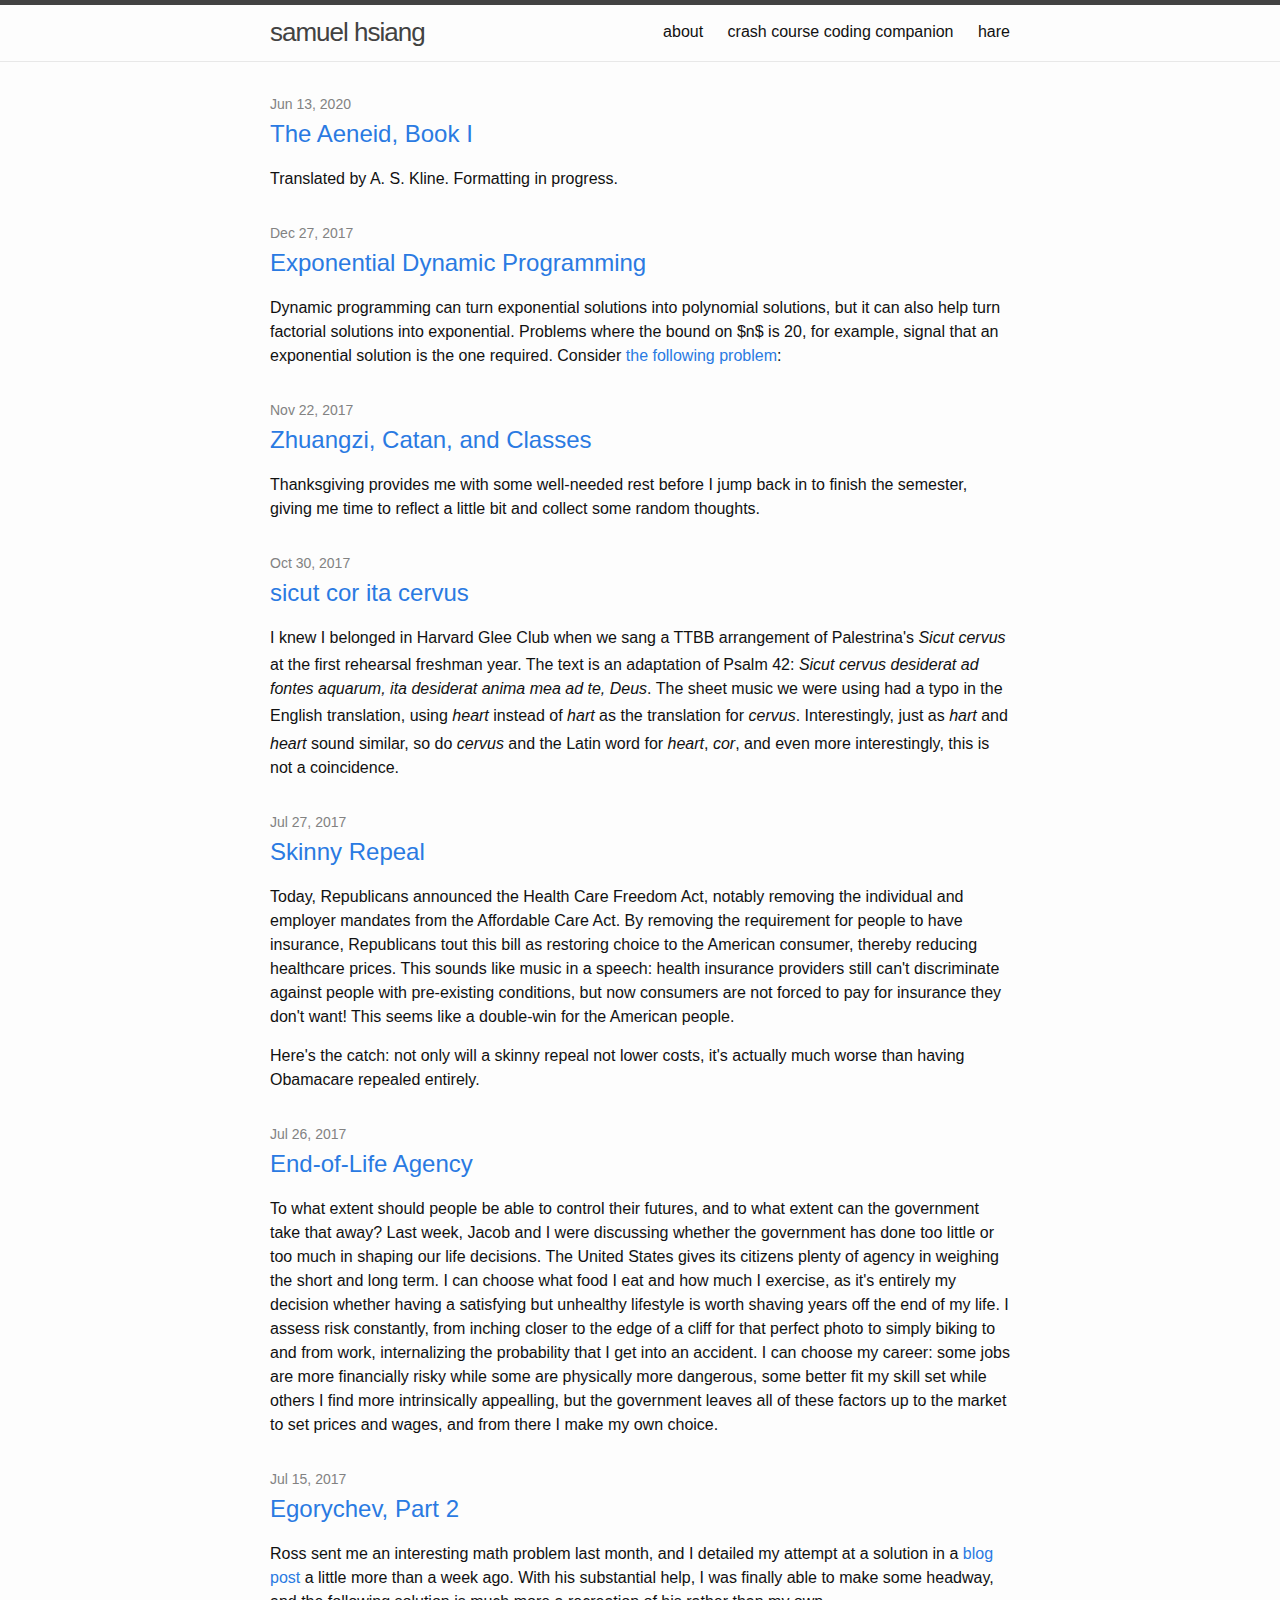
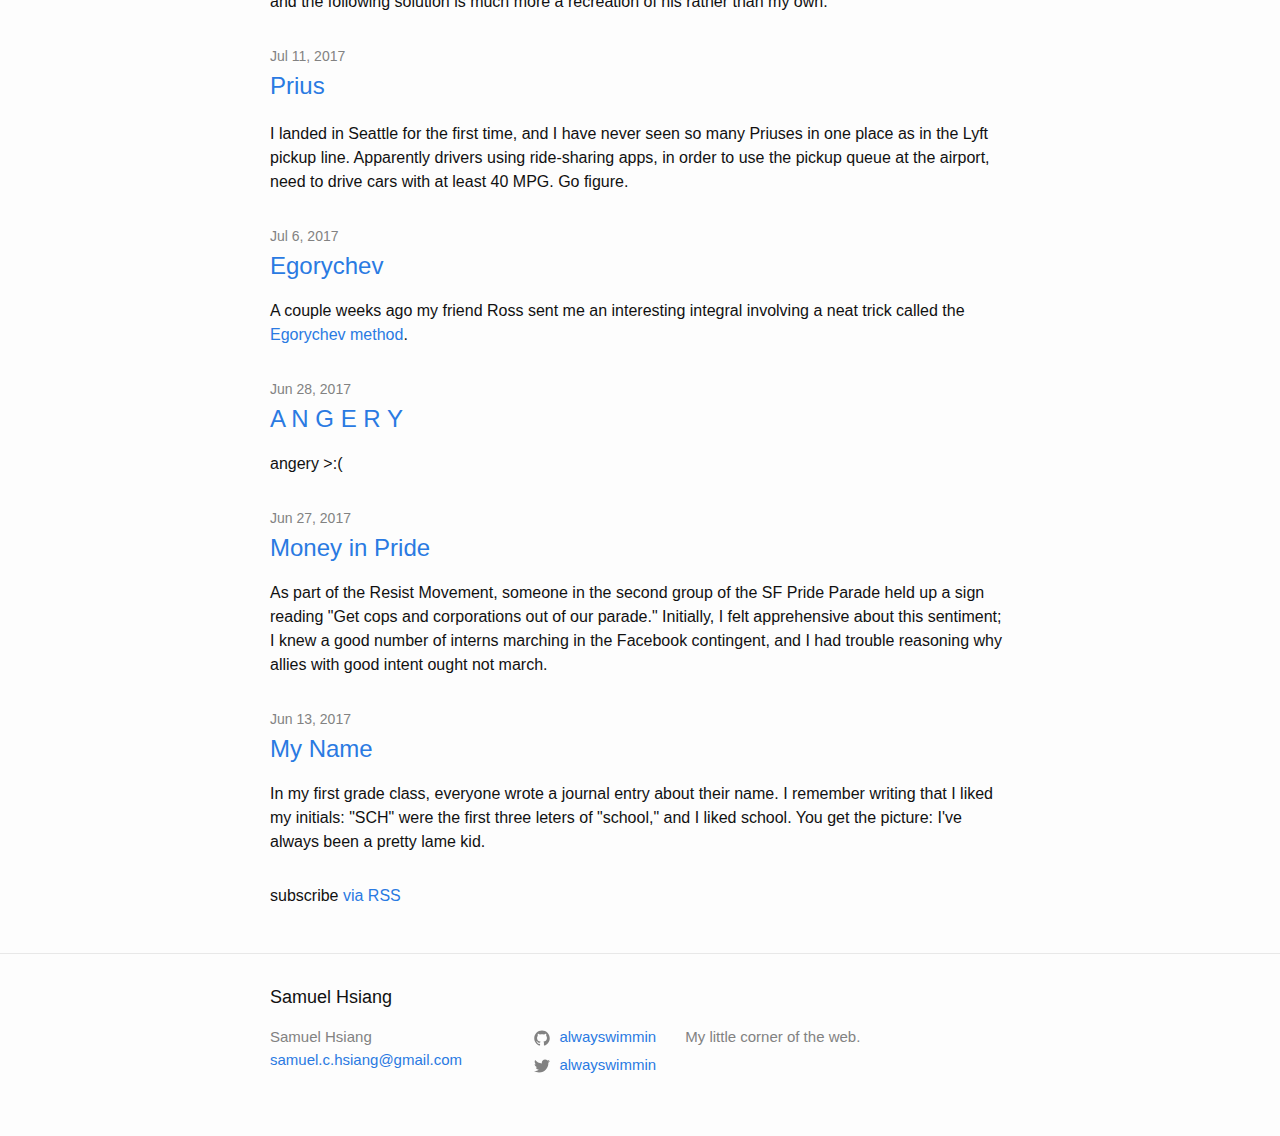
==== commit 380f1bcf: "aeneid" ====
--- a/index.html
+++ b/index.html
@@ -2,12 +2,12 @@
 <html lang="en">
 
   <head>
+  <!-- Required meta tags -->
   <meta charset="utf-8">
-  <meta http-equiv="X-UA-Compatible" content="IE=edge">
-  <meta name="viewport" content="width=device-width, initial-scale=1">
+  <meta name="viewport" content="width=device-width, initial-scale=1, shrink-to-fit=no">
 
   <title>Samuel Hsiang</title>
-  <meta name="description" content="TJ &#39;16, H &#39;20">
+  <meta name="description" content="My little corner of the web.">
 
   <link rel="stylesheet" href="/assets/main.css">
   <link rel="canonical" href="alwayswimmin.github.io/">
@@ -91,6 +91,18 @@
     
       <li>
         
+        <span class="post-meta">Jun 13, 2020</span>
+
+        <h2>
+          <a class="post-link" href="/jekyll/posts/2020/06/13/aeneid/">The Aeneid, Book I</a>
+        </h2>
+        <p>Translated by A. S. Kline. Formatting in progress.</p>
+
+
+      </li>
+    
+      <li>
+        
         <span class="post-meta">Dec 27, 2017</span>
 
         <h2>
@@ -324,7 +336,7 @@
       </div>
 
       <div class="footer-col footer-col-3">
-        <p>TJ &#39;16, H &#39;20
+        <p>My little corner of the web.
 </p>
       </div>
     </div>
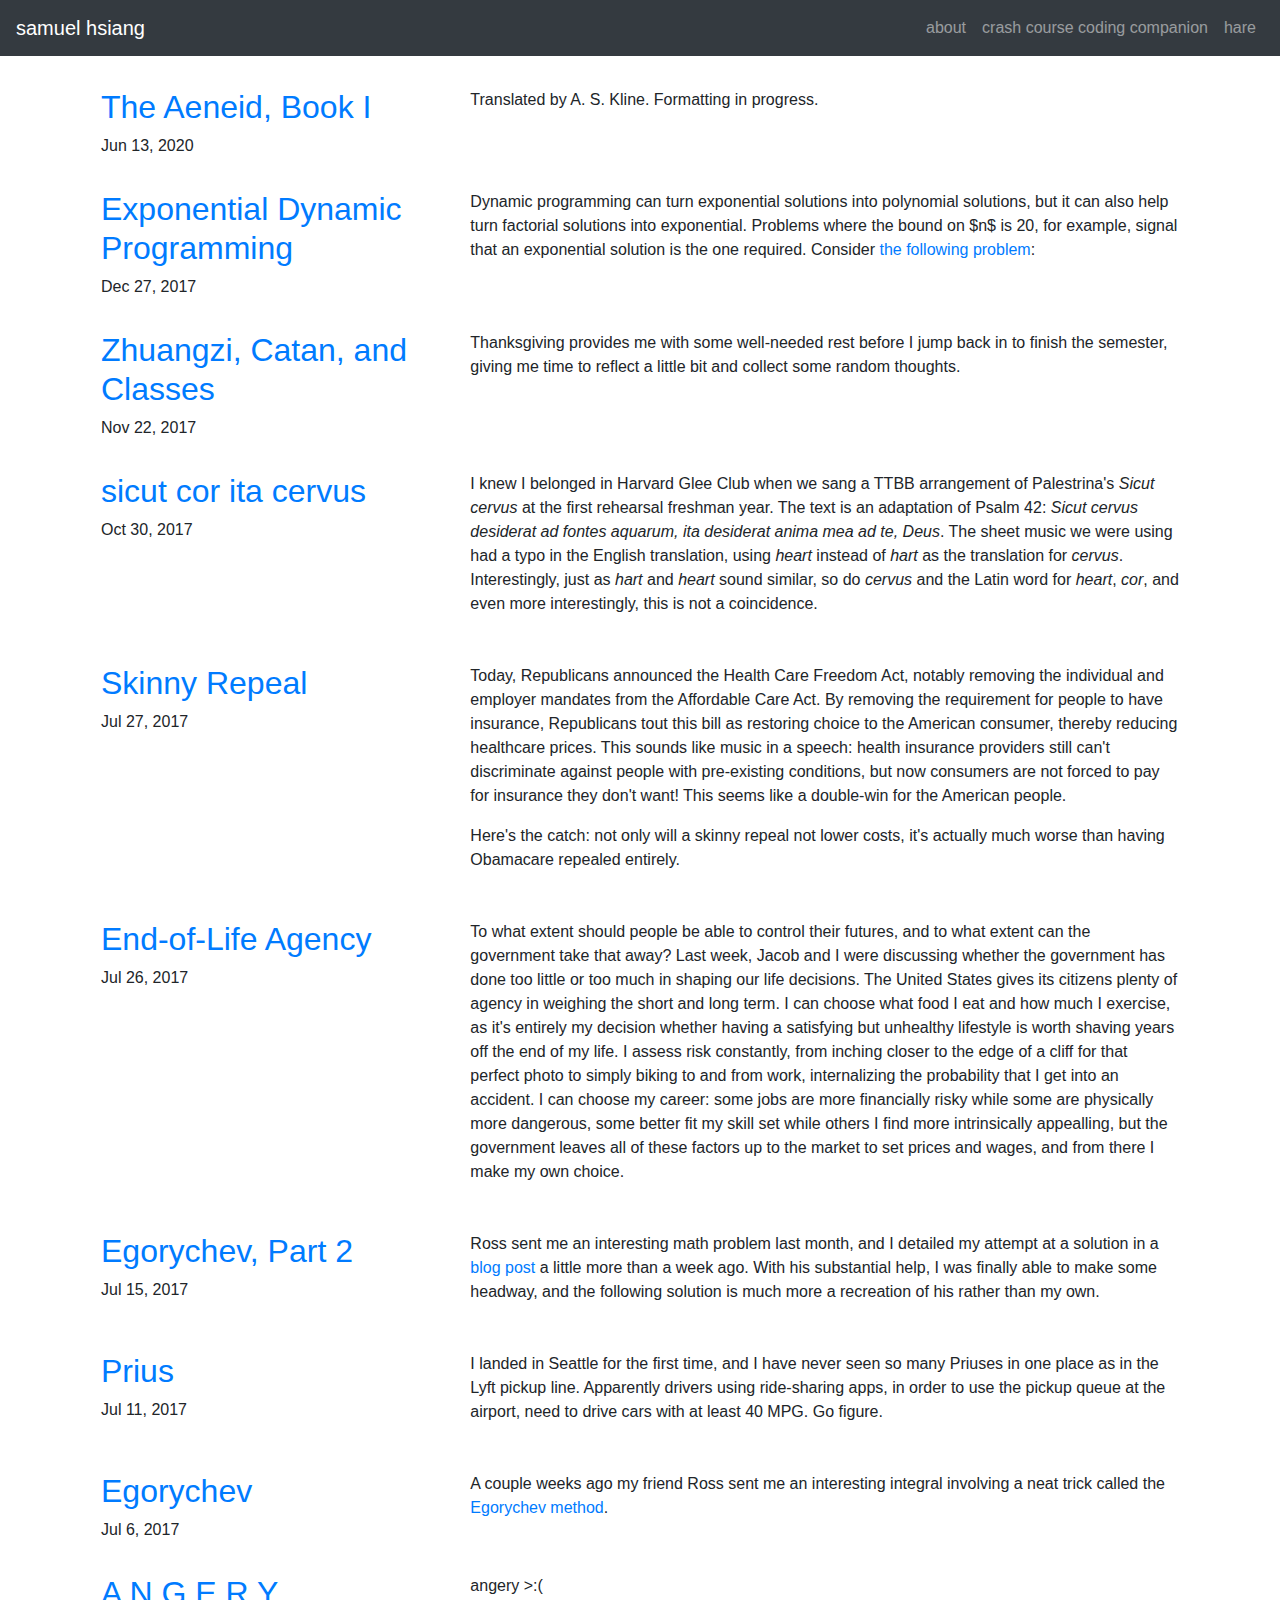
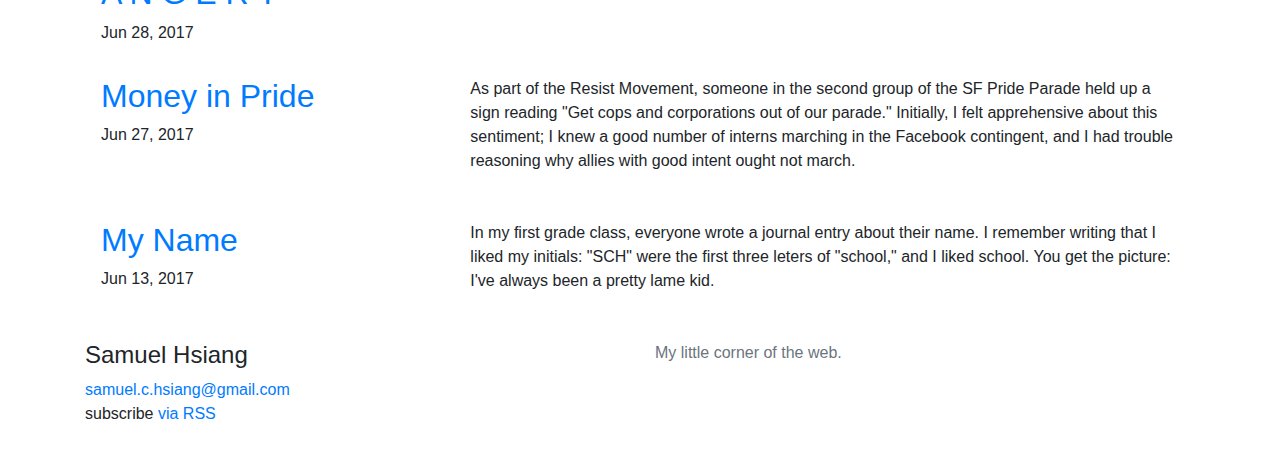
==== commit 6cd3ea38: "bootstrap" ====
--- a/index.html
+++ b/index.html
@@ -9,7 +9,7 @@
   <title>Samuel Hsiang</title>
   <meta name="description" content="My little corner of the web.">
 
-  <link rel="stylesheet" href="/assets/main.css">
+  <link rel="stylesheet" href="/css/styles.css">
   <link rel="canonical" href="alwayswimmin.github.io/">
   <link rel="alternate" type="application/rss+xml" title="Samuel Hsiang" href="/feed.xml">
 
@@ -24,6 +24,15 @@
   <script type="text/javascript"
     src="http://cdn.mathjax.org/mathjax/latest/MathJax.js?config=TeX-AMS-MML_HTMLorMML">
   </script>
+
+  <script src="https://code.jquery.com/jquery-3.5.1.slim.min.js" integrity="sha384-DfXdz2htPH0lsSSs5nCTpuj/zy4C+OGpamoFVy38MVBnE+IbbVYUew+OrCXaRkfj"
+      crossorigin="anonymous"></script>
+  <script src="https://cdn.jsdelivr.net/npm/popper.js@1.16.0/dist/umd/popper.min.js"
+      integrity="sha384-Q6E9RHvbIyZFJoft+2mJbHaEWldlvI9IOYy5n3zV9zzTtmI3UksdQRVvoxMfooAo"
+      crossorigin="anonymous"></script>
+  <script src="https://stackpath.bootstrapcdn.com/bootstrap/4.5.0/js/bootstrap.min.js"
+      integrity="sha384-OgVRvuATP1z7JjHLkuOU7Xw704+h835Lr+6QL9UvYjZE3Ipu6Tp75j7Bh/kR0JKI"
+      crossorigin="anonymous"></script>
   
   
 </head>
@@ -36,43 +45,42 @@
   <div class="wrapper">
     
     
-    <a class="site-title" href="/">samuel hsiang</a>
-  
-    
-      <nav class="site-nav">
-        <input type="checkbox" id="nav-trigger" class="nav-trigger" />
-        <label for="nav-trigger">
-          <span class="menu-icon">
-            <svg viewBox="0 0 18 15" width="18px" height="15px">
-              <path fill="#424242" d="M18,1.484c0,0.82-0.665,1.484-1.484,1.484H1.484C0.665,2.969,0,2.304,0,1.484l0,0C0,0.665,0.665,0,1.484,0 h15.031C17.335,0,18,0.665,18,1.484L18,1.484z"/>
-              <path fill="#424242" d="M18,7.516C18,8.335,17.335,9,16.516,9H1.484C0.665,9,0,8.335,0,7.516l0,0c0-0.82,0.665-1.484,1.484-1.484 h15.031C17.335,6.031,18,6.696,18,7.516L18,7.516z"/>
-              <path fill="#424242" d="M18,13.516C18,14.335,17.335,15,16.516,15H1.484C0.665,15,0,14.335,0,13.516l0,0 c0-0.82,0.665-1.484,1.484-1.484h15.031C17.335,12.031,18,12.696,18,13.516L18,13.516z"/>
-            </svg>
-          </span>
-        </label>
-
-        <div class="trigger">
-          
-            
-            
-            <a class="page-link" href="/about/">about</a>
-            
-          
-            
-            
-            <a class="page-link" href="/cs_guide/">crash course coding companion</a>
-            
-          
-            
-            
-          
-            
-            
-          
-            
-            
-          
-          <a class="page-link" href="http://hare.samuelhsiang.com">hare</a>
+    
+      <nav class="navbar navbar-expand-md navbar-dark fixed-top bg-dark">
+        <a class="navbar-brand" href="/">samuel hsiang</a>
+        <button class="navbar-toggler" type="button" data-toggle="collapse" data-target="#navbarTogglerDemo01" aria-controls="navbarTogglerDemo01" aria-expanded="false" aria-label="Toggle navigation">
+          <span class="navbar-toggler-icon"></span>
+        </button>
+        <div class="collapse navbar-collapse">
+          <ul class="navbar-nav ml-auto">
+            
+              
+              
+                <li class="nav-item">
+                  <a class="nav-link" href="/about/">about</a>
+                </li>
+              
+            
+              
+              
+                <li class="nav-item">
+                  <a class="nav-link" href="/cs_guide/">crash course coding companion</a>
+                </li>
+              
+            
+              
+              
+            
+              
+              
+            
+              
+              
+            
+            <li class="nav-item">
+                <a class="nav-link" href="http://hare.samuelhsiang.com">hare</a>
+            </li>
+          </ul>
         </div>
       </nav>
     
@@ -87,27 +95,32 @@
   
 
 
-  <ul class="post-list">
-    
-      <li>
-        
+    <div class="container">
+    
+        
+        <div class="row p-3">
+            <div class="col-sm-4">
+        <h2>
+          <a class="post-link" href="/jekyll/posts/2020/06/13/aeneid/">The Aeneid, Book I</a>
+        </h2>
         <span class="post-meta">Jun 13, 2020</span>
-
-        <h2>
-          <a class="post-link" href="/jekyll/posts/2020/06/13/aeneid/">The Aeneid, Book I</a>
-        </h2>
+            </div>
+            <div class="col-sm-8">
         <p>Translated by A. S. Kline. Formatting in progress.</p>
 
 
-      </li>
-    
-      <li>
-        
+            </div>
+        </div>
+    
+        
+        <div class="row p-3">
+            <div class="col-sm-4">
+        <h2>
+          <a class="post-link" href="/jekyll/posts/2017/12/27/expdp/">Exponential Dynamic Programming</a>
+        </h2>
         <span class="post-meta">Dec 27, 2017</span>
-
-        <h2>
-          <a class="post-link" href="/jekyll/posts/2017/12/27/expdp/">Exponential Dynamic Programming</a>
-        </h2>
+            </div>
+            <div class="col-sm-8">
         <p>Dynamic programming can turn exponential solutions into polynomial solutions,
 but it can also help turn factorial solutions into exponential. Problems where
 the bound on $n$ is 20, for example, signal that an exponential solution is the
@@ -115,29 +128,35 @@
 problem</a>:</p>
 
 
-      </li>
-    
-      <li>
-        
+            </div>
+        </div>
+    
+        
+        <div class="row p-3">
+            <div class="col-sm-4">
+        <h2>
+          <a class="post-link" href="/jekyll/posts/2017/11/22/zhuangzi-catan-classes/">Zhuangzi, Catan, and Classes</a>
+        </h2>
         <span class="post-meta">Nov 22, 2017</span>
-
-        <h2>
-          <a class="post-link" href="/jekyll/posts/2017/11/22/zhuangzi-catan-classes/">Zhuangzi, Catan, and Classes</a>
-        </h2>
+            </div>
+            <div class="col-sm-8">
         <p>Thanksgiving provides me with some well-needed rest before I jump back in to
 finish the semester, giving me time to reflect a little bit and collect some
 random thoughts.</p>
 
 
-      </li>
-    
-      <li>
-        
+            </div>
+        </div>
+    
+        
+        <div class="row p-3">
+            <div class="col-sm-4">
+        <h2>
+          <a class="post-link" href="/jekyll/posts/2017/10/30/cervus/">sicut cor ita cervus</a>
+        </h2>
         <span class="post-meta">Oct 30, 2017</span>
-
-        <h2>
-          <a class="post-link" href="/jekyll/posts/2017/10/30/cervus/">sicut cor ita cervus</a>
-        </h2>
+            </div>
+            <div class="col-sm-8">
         <p>I knew I belonged in Harvard Glee Club when we sang a TTBB arrangement of
 Palestrina's <em>Sicut cervus</em> at the first rehearsal freshman year. The text is
 an adaptation of Psalm 42:<sup id="fnref:1"></sup> <em>Sicut cervus desiderat ad fontes aquarum, ita
@@ -149,15 +168,18 @@
 
 
 
-      </li>
-    
-      <li>
-        
+            </div>
+        </div>
+    
+        
+        <div class="row p-3">
+            <div class="col-sm-4">
+        <h2>
+          <a class="post-link" href="/jekyll/posts/2017/07/27/skinny-repeal/">Skinny Repeal</a>
+        </h2>
         <span class="post-meta">Jul 27, 2017</span>
-
-        <h2>
-          <a class="post-link" href="/jekyll/posts/2017/07/27/skinny-repeal/">Skinny Repeal</a>
-        </h2>
+            </div>
+            <div class="col-sm-8">
         <p>Today, Republicans announced the Health Care Freedom Act, notably removing the
 individual and employer mandates from the Affordable Care Act. By removing the
 requirement for people to have insurance, Republicans tout this bill as
@@ -171,15 +193,18 @@
 much worse than having Obamacare repealed entirely.</p>
 
 
-      </li>
-    
-      <li>
-        
+            </div>
+        </div>
+    
+        
+        <div class="row p-3">
+            <div class="col-sm-4">
+        <h2>
+          <a class="post-link" href="/jekyll/posts/2017/07/26/eol-agency/">End-of-Life Agency</a>
+        </h2>
         <span class="post-meta">Jul 26, 2017</span>
-
-        <h2>
-          <a class="post-link" href="/jekyll/posts/2017/07/26/eol-agency/">End-of-Life Agency</a>
-        </h2>
+            </div>
+            <div class="col-sm-8">
         <p>To what extent should people be able to control their futures, and to what
 extent can the government take that away? Last week, Jacob and I were
 discussing whether the government has done too little or too much in shaping
@@ -196,15 +221,18 @@
 make my own choice.</p>
 
 
-      </li>
-    
-      <li>
-        
+            </div>
+        </div>
+    
+        
+        <div class="row p-3">
+            <div class="col-sm-4">
+        <h2>
+          <a class="post-link" href="/jekyll/posts/2017/07/15/egorychev-2/">Egorychev, Part 2</a>
+        </h2>
         <span class="post-meta">Jul 15, 2017</span>
-
-        <h2>
-          <a class="post-link" href="/jekyll/posts/2017/07/15/egorychev-2/">Egorychev, Part 2</a>
-        </h2>
+            </div>
+            <div class="col-sm-8">
         <p>Ross sent me an interesting math problem last month, and I detailed my attempt
 at a solution in a <a href="/jekyll/posts/2017/07/06/egorychev/">blog post</a> a little
 more than a week ago. With his substantial help, I was finally able to make
@@ -212,15 +240,18 @@
 rather than my own.</p>
 
 
-      </li>
-    
-      <li>
-        
+            </div>
+        </div>
+    
+        
+        <div class="row p-3">
+            <div class="col-sm-4">
+        <h2>
+          <a class="post-link" href="/jekyll/posts/2017/07/11/prius/">Prius</a>
+        </h2>
         <span class="post-meta">Jul 11, 2017</span>
-
-        <h2>
-          <a class="post-link" href="/jekyll/posts/2017/07/11/prius/">Prius</a>
-        </h2>
+            </div>
+            <div class="col-sm-8">
         <p>I landed in Seattle for the first time, and I have never seen so many
 Priuses<sup id="fnref:1"></sup> in one place as in the Lyft pickup line. Apparently drivers using
 ride-sharing apps, in order to use the pickup queue at the airport, need to
@@ -228,40 +259,49 @@
 
 
 
-      </li>
-    
-      <li>
-        
+            </div>
+        </div>
+    
+        
+        <div class="row p-3">
+            <div class="col-sm-4">
+        <h2>
+          <a class="post-link" href="/jekyll/posts/2017/07/06/egorychev/">Egorychev</a>
+        </h2>
         <span class="post-meta">Jul 6, 2017</span>
-
-        <h2>
-          <a class="post-link" href="/jekyll/posts/2017/07/06/egorychev/">Egorychev</a>
-        </h2>
+            </div>
+            <div class="col-sm-8">
         <p>A couple weeks ago my friend Ross sent me an interesting integral involving a
 neat trick called the <a href="https://en.wikipedia.org/wiki/Egorychev_method">Egorychev method</a>.</p>
 
 
-      </li>
-    
-      <li>
-        
+            </div>
+        </div>
+    
+        
+        <div class="row p-3">
+            <div class="col-sm-4">
+        <h2>
+          <a class="post-link" href="/jekyll/posts/2017/06/28/angery/">A N G E R Y</a>
+        </h2>
         <span class="post-meta">Jun 28, 2017</span>
-
-        <h2>
-          <a class="post-link" href="/jekyll/posts/2017/06/28/angery/">A N G E R Y</a>
-        </h2>
+            </div>
+            <div class="col-sm-8">
         <p>angery &gt;:(</p>
 
 
-      </li>
-    
-      <li>
-        
+            </div>
+        </div>
+    
+        
+        <div class="row p-3">
+            <div class="col-sm-4">
+        <h2>
+          <a class="post-link" href="/jekyll/posts/2017/06/27/pride/">Money in Pride</a>
+        </h2>
         <span class="post-meta">Jun 27, 2017</span>
-
-        <h2>
-          <a class="post-link" href="/jekyll/posts/2017/06/27/pride/">Money in Pride</a>
-        </h2>
+            </div>
+            <div class="col-sm-8">
         <p>As part of the Resist Movement, someone in the second group of the SF Pride
 Parade held up a sign reading "Get cops and corporations out of our parade."
 Initially, I felt apprehensive about this sentiment; I knew a good number of
@@ -269,80 +309,49 @@
 allies with good intent ought not march.</p>
 
 
-      </li>
-    
-      <li>
-        
+            </div>
+        </div>
+    
+        
+        <div class="row p-3">
+            <div class="col-sm-4">
+        <h2>
+          <a class="post-link" href="/jekyll/posts/2017/06/13/name/">My Name</a>
+        </h2>
         <span class="post-meta">Jun 13, 2017</span>
-
-        <h2>
-          <a class="post-link" href="/jekyll/posts/2017/06/13/name/">My Name</a>
-        </h2>
+            </div>
+            <div class="col-sm-8">
         <p>In my first grade class, everyone wrote a journal entry about their name. I
 remember writing that I liked my initials: "SCH" were the first three leters of
 "school," and I liked school. You get the picture: I've always been a pretty
 lame kid.</p>
 
 
-      </li>
-    
-  </ul>
-
-  <p class="rss-subscribe">subscribe <a href="/feed.xml">via RSS</a></p>
-
+            </div>
+        </div>
+    
+    </div>
 </div>
 
       </div>
     </main>
 
-    <footer class="site-footer">
-
-  <div class="wrapper">
-
-    <h2 class="footer-heading">Samuel Hsiang</h2>
-
-    <div class="footer-col-wrapper">
-      <div class="footer-col footer-col-1">
-        <ul class="contact-list">
-          <li>
-            
-              Samuel Hsiang
-            
-            </li>
-            
-            <li><a href="mailto:samuel.c.hsiang@gmail.com">samuel.c.hsiang@gmail.com</a></li>
-            
-        </ul>
+    <footer class="footer mt-auto py-3">
+  <div class="container">
+    <div class="row">
+      <div class="col">
+        <h4>Samuel Hsiang</h4>
+        
+          <a href="mailto:samuel.c.hsiang@gmail.com">samuel.c.hsiang@gmail.com</a>
+        
+          <p class="rss-subscribe">subscribe <a href="/feed.xml">via RSS</a></p>
       </div>
-
-      <div class="footer-col footer-col-2">
-        <ul class="social-media-list">
-          
-          <li>
-            <a href="https://github.com/alwayswimmin"><span class="icon icon--github"><svg viewBox="0 0 16 16" width="16px" height="16px"><path fill="#828282" d="M7.999,0.431c-4.285,0-7.76,3.474-7.76,7.761 c0,3.428,2.223,6.337,5.307,7.363c0.388,0.071,0.53-0.168,0.53-0.374c0-0.184-0.007-0.672-0.01-1.32 c-2.159,0.469-2.614-1.04-2.614-1.04c-0.353-0.896-0.862-1.135-0.862-1.135c-0.705-0.481,0.053-0.472,0.053-0.472 c0.779,0.055,1.189,0.8,1.189,0.8c0.692,1.186,1.816,0.843,2.258,0.645c0.071-0.502,0.271-0.843,0.493-1.037 C4.86,11.425,3.049,10.76,3.049,7.786c0-0.847,0.302-1.54,0.799-2.082C3.768,5.507,3.501,4.718,3.924,3.65 c0,0,0.652-0.209,2.134,0.796C6.677,4.273,7.34,4.187,8,4.184c0.659,0.003,1.323,0.089,1.943,0.261 c1.482-1.004,2.132-0.796,2.132-0.796c0.423,1.068,0.157,1.857,0.077,2.054c0.497,0.542,0.798,1.235,0.798,2.082 c0,2.981-1.814,3.637-3.543,3.829c0.279,0.24,0.527,0.713,0.527,1.437c0,1.037-0.01,1.874-0.01,2.129 c0,0.208,0.14,0.449,0.534,0.373c3.081-1.028,5.302-3.935,5.302-7.362C15.76,3.906,12.285,0.431,7.999,0.431z"/></svg>
-</span><span class="username">alwayswimmin</span></a>
-
-          </li>
-          
-
-          
-          <li>
-            <a href="https://twitter.com/alwayswimmin"><span class="icon icon--twitter"><svg viewBox="0 0 16 16" width="16px" height="16px"><path fill="#828282" d="M15.969,3.058c-0.586,0.26-1.217,0.436-1.878,0.515c0.675-0.405,1.194-1.045,1.438-1.809c-0.632,0.375-1.332,0.647-2.076,0.793c-0.596-0.636-1.446-1.033-2.387-1.033c-1.806,0-3.27,1.464-3.27,3.27 c0,0.256,0.029,0.506,0.085,0.745C5.163,5.404,2.753,4.102,1.14,2.124C0.859,2.607,0.698,3.168,0.698,3.767 c0,1.134,0.577,2.135,1.455,2.722C1.616,6.472,1.112,6.325,0.671,6.08c0,0.014,0,0.027,0,0.041c0,1.584,1.127,2.906,2.623,3.206 C3.02,9.402,2.731,9.442,2.433,9.442c-0.211,0-0.416-0.021-0.615-0.059c0.416,1.299,1.624,2.245,3.055,2.271 c-1.119,0.877-2.529,1.4-4.061,1.4c-0.264,0-0.524-0.015-0.78-0.046c1.447,0.928,3.166,1.469,5.013,1.469 c6.015,0,9.304-4.983,9.304-9.304c0-0.142-0.003-0.283-0.009-0.423C14.976,4.29,15.531,3.714,15.969,3.058z"/></svg>
-</span><span class="username">alwayswimmin</span></a>
-
-          </li>
-          
-        </ul>
-      </div>
-
-      <div class="footer-col footer-col-3">
-        <p>My little corner of the web.
-</p>
+      <div class="col">
+        <span class="text-muted">My little corner of the web.
+</span>
       </div>
     </div>
-
   </div>
-
 </footer>
 
 
